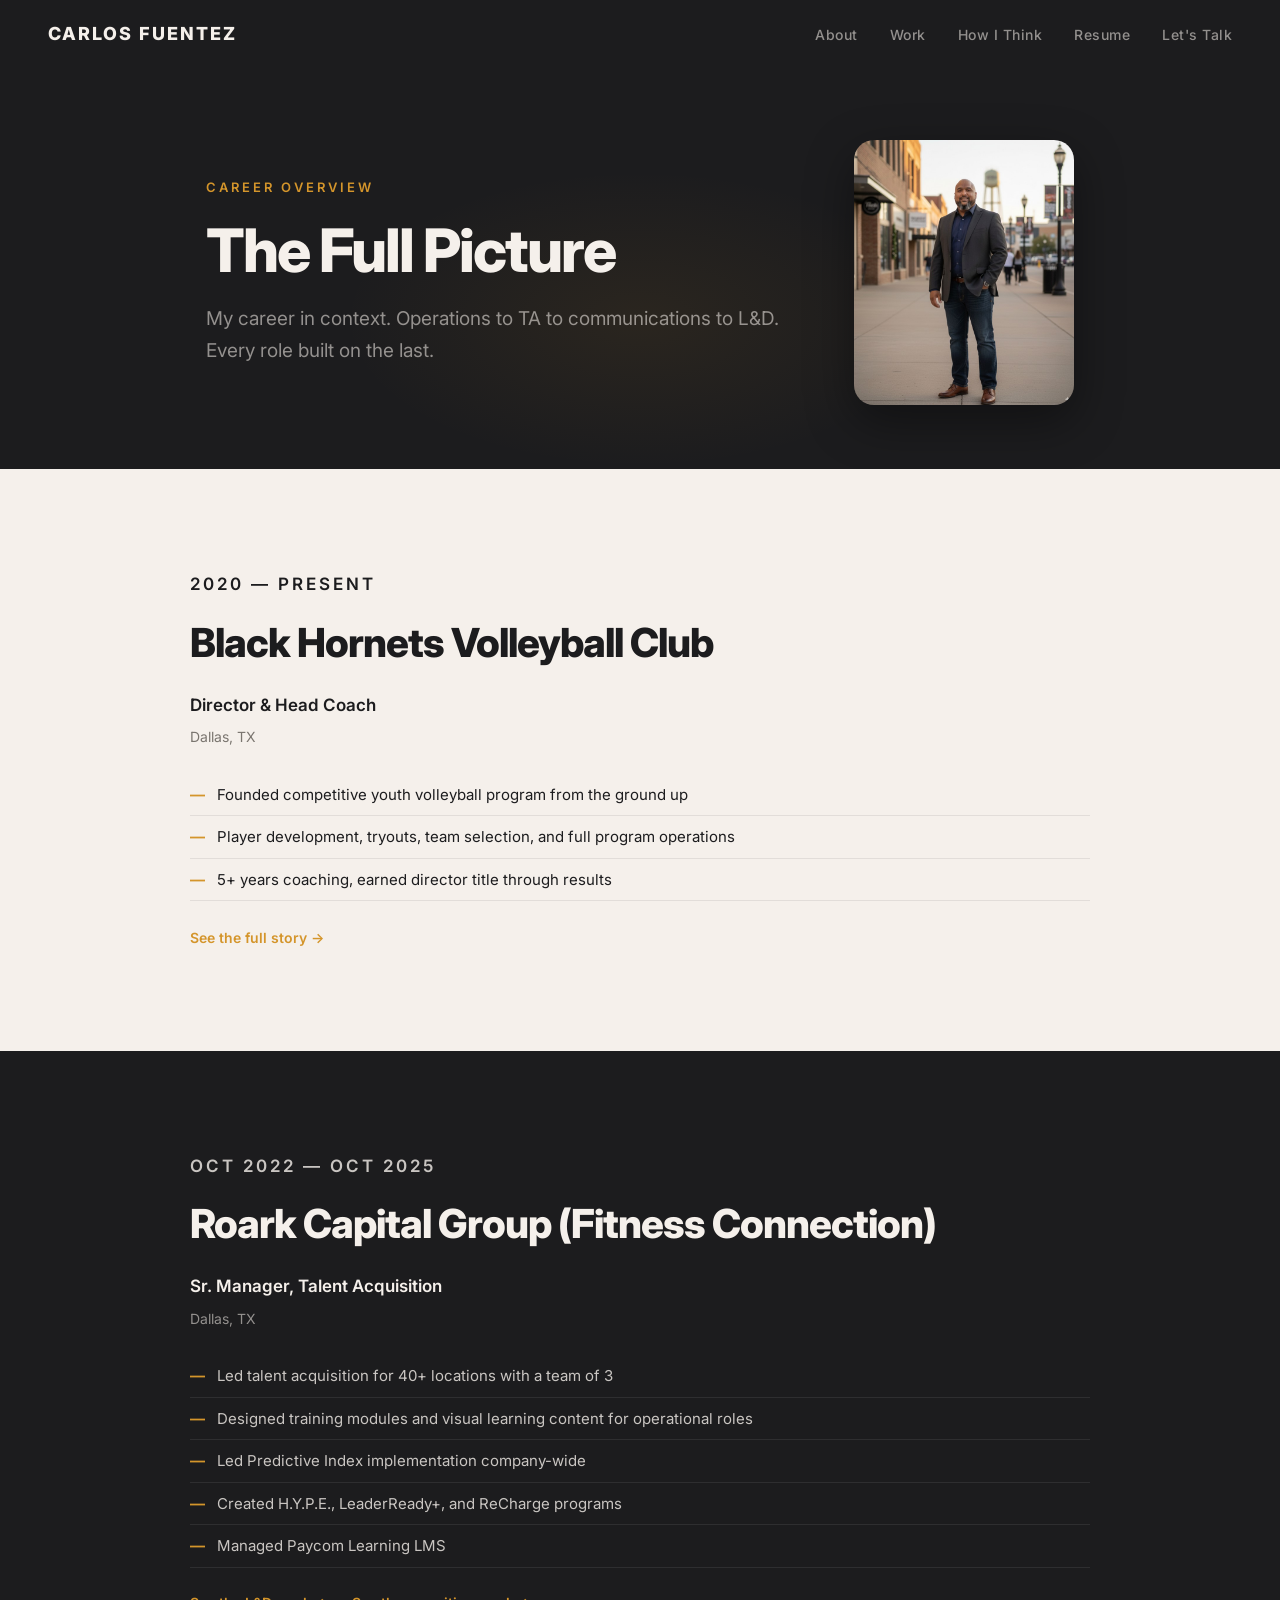
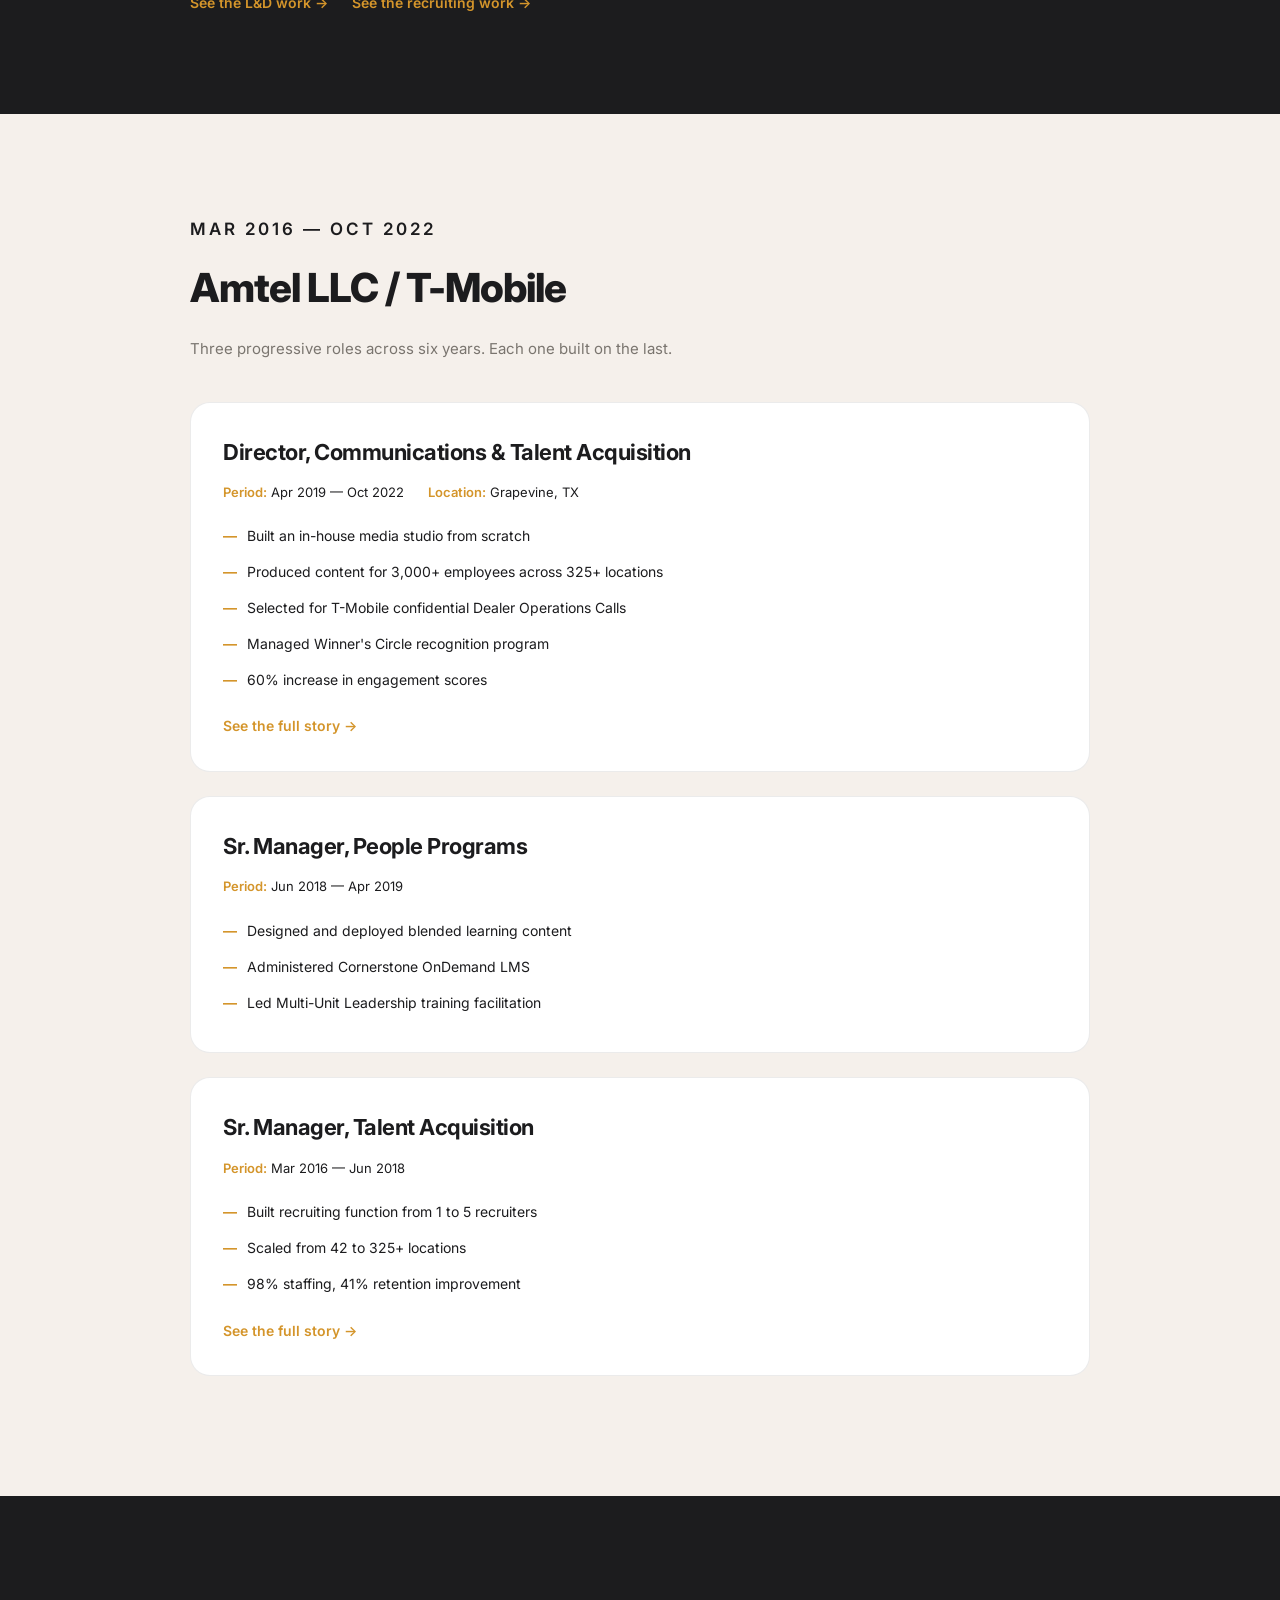
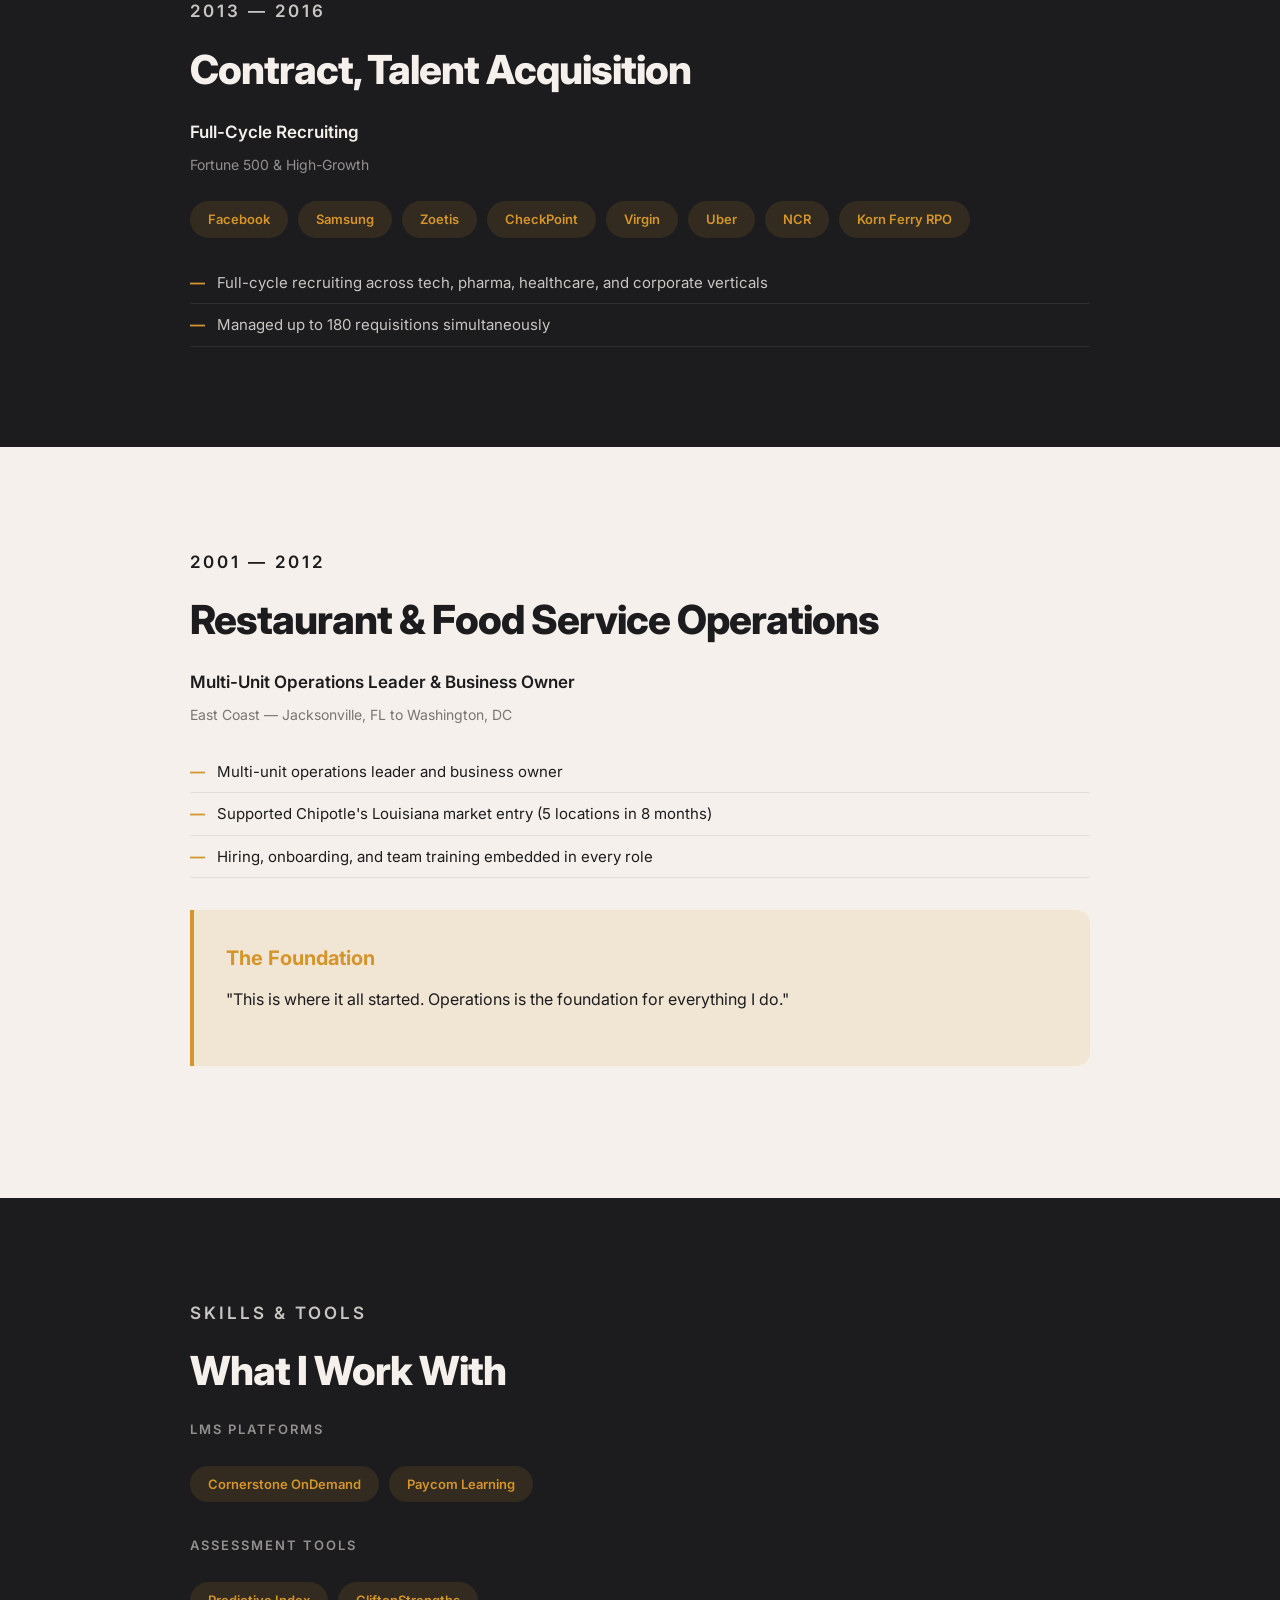
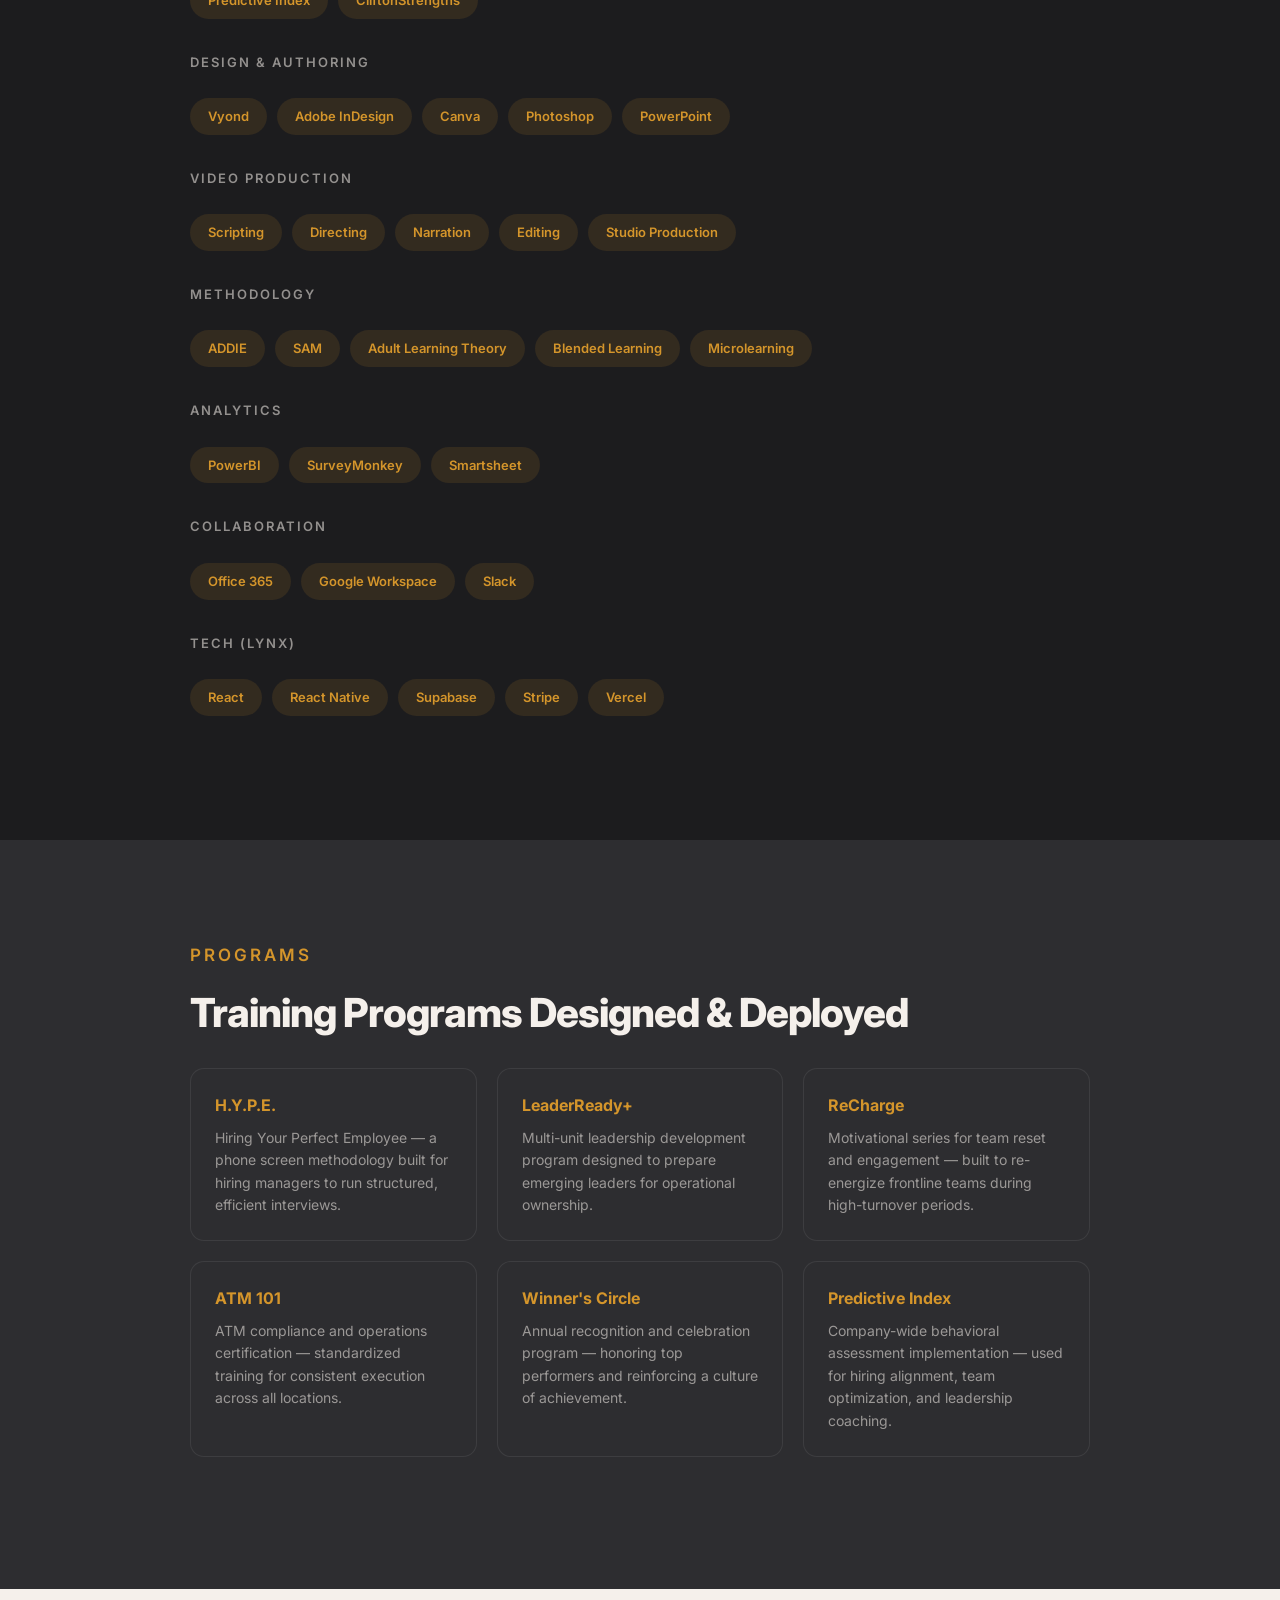
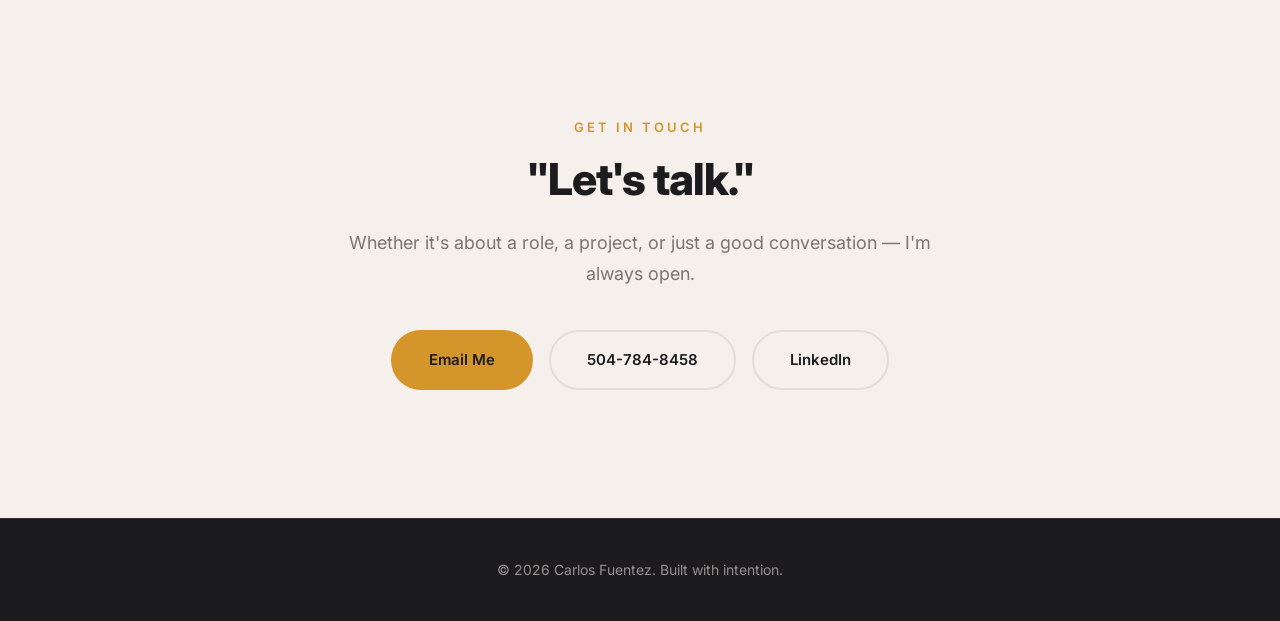
==== resume.html @ 2f922050 "Portfolio site - all sections complete" ====
<!DOCTYPE html>
<html lang="en">
<head>
  <meta charset="UTF-8">
  <meta name="viewport" content="width=device-width, initial-scale=1.0">
  <title>Resume — Carlos Fuentez</title>
  <meta name="description" content="Career overview of Carlos Fuentez — operations to talent acquisition to communications to learning & development. Every role built on the last.">
  <link rel="stylesheet" href="css/style.css">
</head>
<body>

  <!-- Navigation -->
  <nav id="nav">
    <a href="index.html" class="nav-name">Carlos Fuentez</a>
    <ul class="nav-links">
      <li><a href="index.html#about">About</a></li>
      <li><a href="index.html#work">Work</a></li>
      <li><a href="index.html#philosophy">How I Think</a></li>
      <li><a href="resume.html">Resume</a></li>
      <li><a href="index.html#contact">Let's Talk</a></li>
    </ul>
    <button class="nav-hamburger" aria-label="Toggle menu">
      <span></span>
      <span></span>
      <span></span>
    </button>
  </nav>

  <div class="mobile-menu">
    <a href="index.html#about">About</a>
    <a href="index.html#work">Work</a>
    <a href="index.html#philosophy">How I Think</a>
    <a href="resume.html">Resume</a>
    <a href="index.html#contact">Let's Talk</a>
  </div>

  <!-- ==================== HERO ==================== -->
  <section class="cs-hero" style="min-height: 50vh;">
    <div class="cs-hero-inner" style="display: flex; align-items: center; gap: 48px; flex-wrap: wrap; justify-content: center;">
      <div>
        <p class="cs-hero-label reveal">Career Overview</p>
        <h1 class="cs-hero-headline reveal">The Full Picture</h1>
        <p class="cs-hero-subtext reveal">My career in context. Operations to TA to communications to L&D. Every role built on the last.</p>
      </div>
      <img src="images/Carlos Headshot 2.jpg" alt="Carlos Fuentez — full portrait" class="reveal" style="width: 220px; border-radius: var(--radius-lg); box-shadow: 0 16px 48px rgba(0,0,0,0.4);" loading="lazy">
    </div>
  </section>

  <!-- ==================== ROLE 1: BLACK HORNETS ==================== -->
  <section class="cs-section cs-section--light">
    <div class="cs-content reveal">
      <p class="section-label reveal-child">2020 — Present</p>
      <h2 class="reveal-child">Black Hornets Volleyball Club</h2>
      <p class="reveal-child" style="font-weight: 600; margin-bottom: 4px;">Director & Head Coach</p>
      <p class="reveal-child" style="font-size: 14px; color: var(--text-muted-dark); margin-bottom: 24px;">Dallas, TX</p>

      <ul style="list-style: none; padding: 0; margin: 0 0 24px 0;">
        <li class="reveal-child" style="padding: 8px 0; font-size: 15px; line-height: 1.7; border-bottom: 1px solid var(--border-light); display: flex; align-items: baseline; gap: 12px;">
          <span style="color: var(--accent); font-weight: 700; flex-shrink: 0;">—</span>
          Founded competitive youth volleyball program from the ground up
        </li>
        <li class="reveal-child" style="padding: 8px 0; font-size: 15px; line-height: 1.7; border-bottom: 1px solid var(--border-light); display: flex; align-items: baseline; gap: 12px;">
          <span style="color: var(--accent); font-weight: 700; flex-shrink: 0;">—</span>
          Player development, tryouts, team selection, and full program operations
        </li>
        <li class="reveal-child" style="padding: 8px 0; font-size: 15px; line-height: 1.7; border-bottom: 1px solid var(--border-light); display: flex; align-items: baseline; gap: 12px;">
          <span style="color: var(--accent); font-weight: 700; flex-shrink: 0;">—</span>
          5+ years coaching, earned director title through results
        </li>
      </ul>

      <a href="fun.html" class="reveal-child" style="color: var(--accent); font-weight: 600; font-size: 14px;">See the full story →</a>
    </div>
  </section>

  <!-- ==================== ROLE 2: ROARK / FITNESS CONNECTION ==================== -->
  <section class="cs-section cs-section--dark">
    <div class="cs-content reveal">
      <p class="section-label reveal-child">Oct 2022 — Oct 2025</p>
      <h2 class="reveal-child">Roark Capital Group (Fitness Connection)</h2>
      <p class="reveal-child" style="font-weight: 600; color: var(--text-light); margin-bottom: 4px;">Sr. Manager, Talent Acquisition</p>
      <p class="reveal-child" style="font-size: 14px; color: var(--text-muted-light); margin-bottom: 24px;">Dallas, TX</p>

      <ul style="list-style: none; padding: 0; margin: 0 0 24px 0;">
        <li class="reveal-child" style="padding: 8px 0; font-size: 15px; line-height: 1.7; color: rgba(245, 240, 235, 0.8); border-bottom: 1px solid var(--border-dark); display: flex; align-items: baseline; gap: 12px;">
          <span style="color: var(--accent); font-weight: 700; flex-shrink: 0;">—</span>
          Led talent acquisition for 40+ locations with a team of 3
        </li>
        <li class="reveal-child" style="padding: 8px 0; font-size: 15px; line-height: 1.7; color: rgba(245, 240, 235, 0.8); border-bottom: 1px solid var(--border-dark); display: flex; align-items: baseline; gap: 12px;">
          <span style="color: var(--accent); font-weight: 700; flex-shrink: 0;">—</span>
          Designed training modules and visual learning content for operational roles
        </li>
        <li class="reveal-child" style="padding: 8px 0; font-size: 15px; line-height: 1.7; color: rgba(245, 240, 235, 0.8); border-bottom: 1px solid var(--border-dark); display: flex; align-items: baseline; gap: 12px;">
          <span style="color: var(--accent); font-weight: 700; flex-shrink: 0;">—</span>
          Led Predictive Index implementation company-wide
        </li>
        <li class="reveal-child" style="padding: 8px 0; font-size: 15px; line-height: 1.7; color: rgba(245, 240, 235, 0.8); border-bottom: 1px solid var(--border-dark); display: flex; align-items: baseline; gap: 12px;">
          <span style="color: var(--accent); font-weight: 700; flex-shrink: 0;">—</span>
          Created H.Y.P.E., LeaderReady+, and ReCharge programs
        </li>
        <li class="reveal-child" style="padding: 8px 0; font-size: 15px; line-height: 1.7; color: rgba(245, 240, 235, 0.8); border-bottom: 1px solid var(--border-dark); display: flex; align-items: baseline; gap: 12px;">
          <span style="color: var(--accent); font-weight: 700; flex-shrink: 0;">—</span>
          Managed Paycom Learning LMS
        </li>
      </ul>

      <div class="reveal-child" style="display: flex; gap: 24px; flex-wrap: wrap;">
        <a href="learning.html" style="color: var(--accent); font-weight: 600; font-size: 14px;">See the L&D work →</a>
        <a href="recruiting.html" style="color: var(--accent); font-weight: 600; font-size: 14px;">See the recruiting work →</a>
      </div>
    </div>
  </section>

  <!-- ==================== ROLE 3: AMTEL / T-MOBILE ==================== -->
  <section class="cs-section cs-section--light">
    <div class="cs-content reveal">
      <p class="section-label reveal-child">Mar 2016 — Oct 2022</p>
      <h2 class="reveal-child">Amtel LLC / T-Mobile</h2>
      <p class="reveal-child" style="font-size: 15px; color: var(--text-muted-dark); margin-bottom: 40px;">Three progressive roles across six years. Each one built on the last.</p>

      <!-- Sub-role 1: Director -->
      <div class="program-card program-card--light reveal-child" style="margin-bottom: 24px;">
        <h3 style="color: var(--text-dark);">Director, Communications & Talent Acquisition</h3>
        <div class="program-meta" style="margin-bottom: 16px;">
          <span class="program-meta-item"><strong>Period:</strong> Apr 2019 — Oct 2022</span>
          <span class="program-meta-item"><strong>Location:</strong> Grapevine, TX</span>
        </div>
        <ul style="list-style: none; padding: 0; margin: 0 0 16px 0;">
          <li style="padding: 6px 0; font-size: 14px; line-height: 1.7; color: var(--text-dark); display: flex; align-items: baseline; gap: 10px;">
            <span style="color: var(--accent); font-weight: 700; flex-shrink: 0;">—</span>
            Built an in-house media studio from scratch
          </li>
          <li style="padding: 6px 0; font-size: 14px; line-height: 1.7; color: var(--text-dark); display: flex; align-items: baseline; gap: 10px;">
            <span style="color: var(--accent); font-weight: 700; flex-shrink: 0;">—</span>
            Produced content for 3,000+ employees across 325+ locations
          </li>
          <li style="padding: 6px 0; font-size: 14px; line-height: 1.7; color: var(--text-dark); display: flex; align-items: baseline; gap: 10px;">
            <span style="color: var(--accent); font-weight: 700; flex-shrink: 0;">—</span>
            Selected for T-Mobile confidential Dealer Operations Calls
          </li>
          <li style="padding: 6px 0; font-size: 14px; line-height: 1.7; color: var(--text-dark); display: flex; align-items: baseline; gap: 10px;">
            <span style="color: var(--accent); font-weight: 700; flex-shrink: 0;">—</span>
            Managed Winner's Circle recognition program
          </li>
          <li style="padding: 6px 0; font-size: 14px; line-height: 1.7; color: var(--text-dark); display: flex; align-items: baseline; gap: 10px;">
            <span style="color: var(--accent); font-weight: 700; flex-shrink: 0;">—</span>
            60% increase in engagement scores
          </li>
        </ul>
        <a href="studio.html" style="color: var(--accent); font-weight: 600; font-size: 14px;">See the full story →</a>
      </div>

      <!-- Sub-role 2: People Programs -->
      <div class="program-card program-card--light reveal-child" style="margin-bottom: 24px;">
        <h3 style="color: var(--text-dark);">Sr. Manager, People Programs</h3>
        <div class="program-meta" style="margin-bottom: 16px;">
          <span class="program-meta-item"><strong>Period:</strong> Jun 2018 — Apr 2019</span>
        </div>
        <ul style="list-style: none; padding: 0; margin: 0;">
          <li style="padding: 6px 0; font-size: 14px; line-height: 1.7; color: var(--text-dark); display: flex; align-items: baseline; gap: 10px;">
            <span style="color: var(--accent); font-weight: 700; flex-shrink: 0;">—</span>
            Designed and deployed blended learning content
          </li>
          <li style="padding: 6px 0; font-size: 14px; line-height: 1.7; color: var(--text-dark); display: flex; align-items: baseline; gap: 10px;">
            <span style="color: var(--accent); font-weight: 700; flex-shrink: 0;">—</span>
            Administered Cornerstone OnDemand LMS
          </li>
          <li style="padding: 6px 0; font-size: 14px; line-height: 1.7; color: var(--text-dark); display: flex; align-items: baseline; gap: 10px;">
            <span style="color: var(--accent); font-weight: 700; flex-shrink: 0;">—</span>
            Led Multi-Unit Leadership training facilitation
          </li>
        </ul>
      </div>

      <!-- Sub-role 3: Talent Acquisition -->
      <div class="program-card program-card--light reveal-child">
        <h3 style="color: var(--text-dark);">Sr. Manager, Talent Acquisition</h3>
        <div class="program-meta" style="margin-bottom: 16px;">
          <span class="program-meta-item"><strong>Period:</strong> Mar 2016 — Jun 2018</span>
        </div>
        <ul style="list-style: none; padding: 0; margin: 0 0 16px 0;">
          <li style="padding: 6px 0; font-size: 14px; line-height: 1.7; color: var(--text-dark); display: flex; align-items: baseline; gap: 10px;">
            <span style="color: var(--accent); font-weight: 700; flex-shrink: 0;">—</span>
            Built recruiting function from 1 to 5 recruiters
          </li>
          <li style="padding: 6px 0; font-size: 14px; line-height: 1.7; color: var(--text-dark); display: flex; align-items: baseline; gap: 10px;">
            <span style="color: var(--accent); font-weight: 700; flex-shrink: 0;">—</span>
            Scaled from 42 to 325+ locations
          </li>
          <li style="padding: 6px 0; font-size: 14px; line-height: 1.7; color: var(--text-dark); display: flex; align-items: baseline; gap: 10px;">
            <span style="color: var(--accent); font-weight: 700; flex-shrink: 0;">—</span>
            98% staffing, 41% retention improvement
          </li>
        </ul>
        <a href="recruiting.html" style="color: var(--accent); font-weight: 600; font-size: 14px;">See the full story →</a>
      </div>
    </div>
  </section>

  <!-- ==================== ROLE 4: CONTRACT TA ==================== -->
  <section class="cs-section cs-section--dark">
    <div class="cs-content reveal">
      <p class="section-label reveal-child">2013 — 2016</p>
      <h2 class="reveal-child">Contract, Talent Acquisition</h2>
      <p class="reveal-child" style="font-weight: 600; color: var(--text-light); margin-bottom: 4px;">Full-Cycle Recruiting</p>
      <p class="reveal-child" style="font-size: 14px; color: var(--text-muted-light); margin-bottom: 24px;">Fortune 500 & High-Growth</p>

      <div class="tools-list reveal-child" style="margin-bottom: 24px;">
        <span class="tool-tag">Facebook</span>
        <span class="tool-tag">Samsung</span>
        <span class="tool-tag">Zoetis</span>
        <span class="tool-tag">CheckPoint</span>
        <span class="tool-tag">Virgin</span>
        <span class="tool-tag">Uber</span>
        <span class="tool-tag">NCR</span>
        <span class="tool-tag">Korn Ferry RPO</span>
      </div>

      <ul style="list-style: none; padding: 0; margin: 0;">
        <li class="reveal-child" style="padding: 8px 0; font-size: 15px; line-height: 1.7; color: rgba(245, 240, 235, 0.8); border-bottom: 1px solid var(--border-dark); display: flex; align-items: baseline; gap: 12px;">
          <span style="color: var(--accent); font-weight: 700; flex-shrink: 0;">—</span>
          Full-cycle recruiting across tech, pharma, healthcare, and corporate verticals
        </li>
        <li class="reveal-child" style="padding: 8px 0; font-size: 15px; line-height: 1.7; color: rgba(245, 240, 235, 0.8); border-bottom: 1px solid var(--border-dark); display: flex; align-items: baseline; gap: 12px;">
          <span style="color: var(--accent); font-weight: 700; flex-shrink: 0;">—</span>
          Managed up to 180 requisitions simultaneously
        </li>
      </ul>
    </div>
  </section>

  <!-- ==================== ROLE 5: RESTAURANT & FOOD SERVICE ==================== -->
  <section class="cs-section cs-section--light">
    <div class="cs-content reveal">
      <p class="section-label reveal-child">2001 — 2012</p>
      <h2 class="reveal-child">Restaurant & Food Service Operations</h2>
      <p class="reveal-child" style="font-weight: 600; margin-bottom: 4px;">Multi-Unit Operations Leader & Business Owner</p>
      <p class="reveal-child" style="font-size: 14px; color: var(--text-muted-dark); margin-bottom: 24px;">East Coast — Jacksonville, FL to Washington, DC</p>

      <ul style="list-style: none; padding: 0; margin: 0 0 24px 0;">
        <li class="reveal-child" style="padding: 8px 0; font-size: 15px; line-height: 1.7; border-bottom: 1px solid var(--border-light); display: flex; align-items: baseline; gap: 12px;">
          <span style="color: var(--accent); font-weight: 700; flex-shrink: 0;">—</span>
          Multi-unit operations leader and business owner
        </li>
        <li class="reveal-child" style="padding: 8px 0; font-size: 15px; line-height: 1.7; border-bottom: 1px solid var(--border-light); display: flex; align-items: baseline; gap: 12px;">
          <span style="color: var(--accent); font-weight: 700; flex-shrink: 0;">—</span>
          Supported Chipotle's Louisiana market entry (5 locations in 8 months)
        </li>
        <li class="reveal-child" style="padding: 8px 0; font-size: 15px; line-height: 1.7; border-bottom: 1px solid var(--border-light); display: flex; align-items: baseline; gap: 12px;">
          <span style="color: var(--accent); font-weight: 700; flex-shrink: 0;">—</span>
          Hiring, onboarding, and team training embedded in every role
        </li>
      </ul>

      <div class="takeaway reveal-child">
        <h3>The Foundation</h3>
        <p>"This is where it all started. Operations is the foundation for everything I do."</p>
      </div>
    </div>
  </section>

  <!-- ==================== SKILLS & TOOLS ==================== -->
  <section class="cs-section cs-section--dark">
    <div class="cs-content reveal">
      <p class="section-label reveal-child">Skills & Tools</p>
      <h2 class="reveal-child">What I Work With</h2>

      <div class="reveal-child" style="margin-bottom: 32px;">
        <p style="font-size: 13px; font-weight: 600; letter-spacing: 2px; text-transform: uppercase; color: var(--text-muted-light); margin-bottom: 12px;">LMS Platforms</p>
        <div class="tools-list">
          <span class="tool-tag">Cornerstone OnDemand</span>
          <span class="tool-tag">Paycom Learning</span>
        </div>
      </div>

      <div class="reveal-child" style="margin-bottom: 32px;">
        <p style="font-size: 13px; font-weight: 600; letter-spacing: 2px; text-transform: uppercase; color: var(--text-muted-light); margin-bottom: 12px;">Assessment Tools</p>
        <div class="tools-list">
          <span class="tool-tag">Predictive Index</span>
          <span class="tool-tag">CliftonStrengths</span>
        </div>
      </div>

      <div class="reveal-child" style="margin-bottom: 32px;">
        <p style="font-size: 13px; font-weight: 600; letter-spacing: 2px; text-transform: uppercase; color: var(--text-muted-light); margin-bottom: 12px;">Design & Authoring</p>
        <div class="tools-list">
          <span class="tool-tag">Vyond</span>
          <span class="tool-tag">Adobe InDesign</span>
          <span class="tool-tag">Canva</span>
          <span class="tool-tag">Photoshop</span>
          <span class="tool-tag">PowerPoint</span>
        </div>
      </div>

      <div class="reveal-child" style="margin-bottom: 32px;">
        <p style="font-size: 13px; font-weight: 600; letter-spacing: 2px; text-transform: uppercase; color: var(--text-muted-light); margin-bottom: 12px;">Video Production</p>
        <div class="tools-list">
          <span class="tool-tag">Scripting</span>
          <span class="tool-tag">Directing</span>
          <span class="tool-tag">Narration</span>
          <span class="tool-tag">Editing</span>
          <span class="tool-tag">Studio Production</span>
        </div>
      </div>

      <div class="reveal-child" style="margin-bottom: 32px;">
        <p style="font-size: 13px; font-weight: 600; letter-spacing: 2px; text-transform: uppercase; color: var(--text-muted-light); margin-bottom: 12px;">Methodology</p>
        <div class="tools-list">
          <span class="tool-tag">ADDIE</span>
          <span class="tool-tag">SAM</span>
          <span class="tool-tag">Adult Learning Theory</span>
          <span class="tool-tag">Blended Learning</span>
          <span class="tool-tag">Microlearning</span>
        </div>
      </div>

      <div class="reveal-child" style="margin-bottom: 32px;">
        <p style="font-size: 13px; font-weight: 600; letter-spacing: 2px; text-transform: uppercase; color: var(--text-muted-light); margin-bottom: 12px;">Analytics</p>
        <div class="tools-list">
          <span class="tool-tag">PowerBI</span>
          <span class="tool-tag">SurveyMonkey</span>
          <span class="tool-tag">Smartsheet</span>
        </div>
      </div>

      <div class="reveal-child" style="margin-bottom: 32px;">
        <p style="font-size: 13px; font-weight: 600; letter-spacing: 2px; text-transform: uppercase; color: var(--text-muted-light); margin-bottom: 12px;">Collaboration</p>
        <div class="tools-list">
          <span class="tool-tag">Office 365</span>
          <span class="tool-tag">Google Workspace</span>
          <span class="tool-tag">Slack</span>
        </div>
      </div>

      <div class="reveal-child">
        <p style="font-size: 13px; font-weight: 600; letter-spacing: 2px; text-transform: uppercase; color: var(--text-muted-light); margin-bottom: 12px;">Tech (Lynx)</p>
        <div class="tools-list">
          <span class="tool-tag">React</span>
          <span class="tool-tag">React Native</span>
          <span class="tool-tag">Supabase</span>
          <span class="tool-tag">Stripe</span>
          <span class="tool-tag">Vercel</span>
        </div>
      </div>
    </div>
  </section>

  <!-- ==================== TRAINING PROGRAMS ==================== -->
  <section class="cs-section cs-section--alt">
    <div class="cs-content reveal">
      <p class="section-label reveal-child">Programs</p>
      <h2 class="reveal-child">Training Programs Designed & Deployed</h2>

      <div class="deliverables-grid">
        <div class="deliverable-item reveal-child">
          <h4>H.Y.P.E.</h4>
          <p>Hiring Your Perfect Employee — a phone screen methodology built for hiring managers to run structured, efficient interviews.</p>
        </div>
        <div class="deliverable-item reveal-child">
          <h4>LeaderReady+</h4>
          <p>Multi-unit leadership development program designed to prepare emerging leaders for operational ownership.</p>
        </div>
        <div class="deliverable-item reveal-child">
          <h4>ReCharge</h4>
          <p>Motivational series for team reset and engagement — built to re-energize frontline teams during high-turnover periods.</p>
        </div>
        <div class="deliverable-item reveal-child">
          <h4>ATM 101</h4>
          <p>ATM compliance and operations certification — standardized training for consistent execution across all locations.</p>
        </div>
        <div class="deliverable-item reveal-child">
          <h4>Winner's Circle</h4>
          <p>Annual recognition and celebration program — honoring top performers and reinforcing a culture of achievement.</p>
        </div>
        <div class="deliverable-item reveal-child">
          <h4>Predictive Index</h4>
          <p>Company-wide behavioral assessment implementation — used for hiring alignment, team optimization, and leadership coaching.</p>
        </div>
      </div>
    </div>
  </section>

  <!-- ==================== CONTACT ==================== -->
  <section class="contact" id="contact">
    <div class="contact-inner">
      <p class="section-label reveal">Get in Touch</p>
      <h2 class="section-headline reveal">"Let's talk."</h2>
      <p class="contact-text reveal">Whether it's about a role, a project, or just a good conversation — I'm always open.</p>
      <div class="contact-buttons reveal">
        <a href="mailto:fuentez.carlos@gmail.com" class="btn-primary">Email Me</a>
        <a href="tel:504-784-8458" class="btn-secondary">504-784-8458</a>
        <a href="https://linkedin.com/in/carlosfuentez" target="_blank" rel="noopener" class="btn-secondary">LinkedIn</a>
      </div>
    </div>
  </section>

  <!-- ==================== FOOTER ==================== -->
  <footer>
    <p>&copy; 2026 Carlos Fuentez. Built with intention.</p>
  </footer>

  <script src="js/main.js"></script>
</body>
</html>
---- css/style.css ----
/* ===================================================================
   Carlos Fuentez Portfolio — Shared Stylesheet
   =================================================================== */

/* --- Google Fonts --- */
@import url('https://fonts.googleapis.com/css2?family=Inter:wght@300;400;500;600;700;800&display=swap');

/* --- Design Tokens --- */
:root {
  --bg-dark: #1C1C1E;
  --bg-dark-alt: #2D2D30;
  --bg-light: #F5F0EB;
  --bg-light-alt: #EAE4DC;
  --text-light: #F5F0EB;
  --text-dark: #1C1C1E;
  --text-muted-light: rgba(245, 240, 235, 0.55);
  --text-muted-dark: #7A756F;
  --accent: #D4952B;
  --accent-hover: #E8A83A;
  --accent-subtle: rgba(212, 149, 43, 0.12);
  --border-dark: rgba(255, 255, 255, 0.08);
  --border-light: rgba(0, 0, 0, 0.08);

  --font-display: 'Inter', -apple-system, sans-serif;
  --font-body: 'Inter', -apple-system, sans-serif;

  --radius-sm: 8px;
  --radius-md: 14px;
  --radius-lg: 20px;
  --radius-xl: 28px;
  --shadow-card: 0 8px 32px rgba(0, 0, 0, 0.12);
  --shadow-card-hover: 0 16px 48px rgba(0, 0, 0, 0.2);
  --transition-smooth: all 0.4s cubic-bezier(0.16, 1, 0.3, 1);
  --max-width: 1280px;
  --max-width-content: 900px;
}

/* --- Reset --- */
*, *::before, *::after {
  margin: 0;
  padding: 0;
  box-sizing: border-box;
}

html {
  scroll-behavior: smooth;
  -webkit-font-smoothing: antialiased;
  -moz-osx-font-smoothing: grayscale;
}

body {
  font-family: var(--font-body);
  font-weight: 400;
  line-height: 1.6;
  color: var(--text-dark);
  background: var(--bg-dark);
  overflow-x: hidden;
}

img {
  max-width: 100%;
  display: block;
}

a {
  color: inherit;
  text-decoration: none;
}

ul {
  list-style: none;
}

/* --- Utility --- */
.container {
  max-width: var(--max-width);
  margin: 0 auto;
  padding: 0 clamp(20px, 4vw, 48px);
}

.container-narrow {
  max-width: var(--max-width-content);
  margin: 0 auto;
  padding: 0 clamp(20px, 4vw, 48px);
}

.section-label {
  font-size: 13px;
  font-weight: 600;
  letter-spacing: 3px;
  text-transform: uppercase;
  color: var(--accent);
  margin-bottom: 16px;
}

.section-headline {
  font-family: var(--font-display);
  font-weight: 800;
  font-size: clamp(28px, 4vw, 44px);
  line-height: 1.15;
  letter-spacing: -1px;
  margin-bottom: 24px;
}

.display-heading {
  font-family: var(--font-display);
  font-weight: 800;
  font-size: clamp(36px, 6vw, 72px);
  line-height: 1.05;
  letter-spacing: -2.5px;
}

/* ===================================================================
   NAVIGATION
   =================================================================== */
#nav {
  position: fixed;
  top: 0;
  left: 0;
  width: 100%;
  z-index: 1000;
  display: flex;
  align-items: center;
  justify-content: space-between;
  padding: 20px clamp(20px, 4vw, 48px);
  transition: background 0.4s ease, backdrop-filter 0.4s ease, box-shadow 0.4s ease;
}

#nav.scrolled {
  background: rgba(28, 28, 30, 0.75);
  backdrop-filter: blur(20px);
  -webkit-backdrop-filter: blur(20px);
  box-shadow: 0 1px 0 var(--border-dark);
}

.nav-name {
  font-family: var(--font-display);
  font-weight: 800;
  font-size: 18px;
  letter-spacing: 2px;
  color: var(--text-light);
  text-transform: uppercase;
}

.nav-links {
  display: flex;
  align-items: center;
  gap: 32px;
}

.nav-links a {
  font-size: 14px;
  font-weight: 500;
  color: var(--text-muted-light);
  transition: color 0.3s ease;
  letter-spacing: 0.5px;
}

.nav-links a:hover {
  color: var(--text-light);
}

.nav-back {
  font-size: 14px;
  font-weight: 500;
  color: var(--accent);
  transition: color 0.3s ease;
}

.nav-back:hover {
  color: var(--accent-hover);
}

/* Hamburger */
.nav-hamburger {
  display: none;
  flex-direction: column;
  gap: 5px;
  cursor: pointer;
  z-index: 1001;
  background: none;
  border: none;
  padding: 4px;
}

.nav-hamburger span {
  display: block;
  width: 24px;
  height: 2px;
  background: var(--text-light);
  transition: var(--transition-smooth);
  border-radius: 2px;
}

.nav-hamburger.active span:nth-child(1) {
  transform: rotate(45deg) translate(5px, 5px);
}

.nav-hamburger.active span:nth-child(2) {
  opacity: 0;
}

.nav-hamburger.active span:nth-child(3) {
  transform: rotate(-45deg) translate(5px, -5px);
}

/* Mobile menu overlay */
.mobile-menu {
  display: none;
  position: fixed;
  top: 0;
  left: 0;
  width: 100%;
  height: 100vh;
  background: rgba(28, 28, 30, 0.97);
  backdrop-filter: blur(24px);
  -webkit-backdrop-filter: blur(24px);
  z-index: 999;
  flex-direction: column;
  align-items: center;
  justify-content: center;
  gap: 32px;
}

.mobile-menu.active {
  display: flex;
}

.mobile-menu a {
  font-size: 24px;
  font-weight: 600;
  color: var(--text-light);
  transition: color 0.3s ease;
}

.mobile-menu a:hover {
  color: var(--accent);
}

/* ===================================================================
   HERO SECTION (Index)
   =================================================================== */
.hero {
  min-height: 100vh;
  display: flex;
  align-items: center;
  background: var(--bg-dark);
  padding: 120px clamp(20px, 4vw, 48px) 80px;
  position: relative;
  overflow: hidden;
}

.hero-inner {
  max-width: var(--max-width);
  margin: 0 auto;
  display: grid;
  grid-template-columns: 1fr 1fr;
  gap: clamp(40px, 6vw, 80px);
  align-items: center;
  width: 100%;
}

.hero-text {
  z-index: 2;
}

.hero-label {
  font-size: 13px;
  font-weight: 600;
  letter-spacing: 3px;
  color: var(--accent);
  margin-bottom: 24px;
  text-transform: uppercase;
}

.hero-headline {
  font-family: var(--font-display);
  font-weight: 800;
  font-size: clamp(40px, 5.5vw, 80px);
  line-height: 1.05;
  letter-spacing: -3px;
  color: var(--text-light);
  margin-bottom: 24px;
}

.hero-subtext {
  font-size: clamp(16px, 1.6vw, 19px);
  line-height: 1.7;
  color: var(--text-muted-light);
  margin-bottom: 40px;
  max-width: 520px;
}

.hero-cta {
  display: inline-flex;
  align-items: center;
  gap: 8px;
  padding: 14px 32px;
  border: 2px solid var(--accent);
  border-radius: 999px;
  color: var(--accent);
  font-weight: 600;
  font-size: 15px;
  transition: var(--transition-smooth);
}

.hero-cta:hover {
  background: var(--accent);
  color: var(--bg-dark);
}

.hero-image-wrapper {
  position: relative;
  display: flex;
  justify-content: center;
  align-items: center;
  z-index: 2;
}

.hero-image-glow {
  position: absolute;
  width: 110%;
  height: 110%;
  background: radial-gradient(ellipse at center, rgba(212, 149, 43, 0.07) 0%, transparent 70%);
  border-radius: 50%;
  z-index: 0;
}

.hero-image {
  width: 100%;
  max-width: 460px;
  border-radius: var(--radius-xl);
  object-fit: cover;
  position: relative;
  z-index: 1;
  box-shadow: 0 24px 64px rgba(0, 0, 0, 0.4);
}

/* ===================================================================
   CASE STUDY HERO
   =================================================================== */
.cs-hero {
  min-height: 50vh;
  display: flex;
  align-items: flex-end;
  background: var(--bg-dark);
  padding: 140px clamp(20px, 4vw, 48px) 64px;
  position: relative;
  overflow: hidden;
}

.cs-hero::before {
  content: '';
  position: absolute;
  bottom: 0;
  left: 50%;
  transform: translateX(-50%);
  width: 600px;
  height: 300px;
  background: radial-gradient(ellipse at center, rgba(212, 149, 43, 0.08) 0%, transparent 70%);
  pointer-events: none;
}

.cs-hero-bg {
  position: absolute;
  top: 0;
  left: 0;
  width: 100%;
  height: 100%;
  object-fit: cover;
  opacity: 0.15;
  z-index: 0;
}

.cs-hero-inner {
  max-width: var(--max-width-content);
  margin: 0 auto;
  width: 100%;
  position: relative;
  z-index: 2;
}

.cs-hero-label {
  font-size: 13px;
  font-weight: 600;
  letter-spacing: 3px;
  text-transform: uppercase;
  color: var(--accent);
  margin-bottom: 20px;
}

.cs-hero-headline {
  font-family: var(--font-display);
  font-weight: 800;
  font-size: clamp(32px, 5vw, 60px);
  line-height: 1.08;
  letter-spacing: -2px;
  color: var(--text-light);
  margin-bottom: 20px;
}

.cs-hero-subtext {
  font-size: clamp(16px, 1.5vw, 19px);
  line-height: 1.7;
  color: var(--text-muted-light);
  max-width: 600px;
}

/* Metadata bar */
.meta-bar {
  background: var(--bg-dark-alt);
  border-top: 1px solid var(--border-dark);
  border-bottom: 1px solid var(--border-dark);
  padding: 32px clamp(20px, 4vw, 48px);
}

.meta-bar-inner {
  max-width: var(--max-width);
  margin: 0 auto;
  display: grid;
  grid-template-columns: repeat(4, 1fr);
  gap: 32px;
}

.meta-item-label {
  font-size: 11px;
  font-weight: 600;
  letter-spacing: 2px;
  text-transform: uppercase;
  color: var(--accent);
  margin-bottom: 6px;
}

.meta-item-value {
  font-size: 15px;
  color: var(--text-light);
  line-height: 1.5;
}

/* ===================================================================
   ABOUT SECTION
   =================================================================== */
.about {
  background: var(--bg-light);
  padding: clamp(80px, 10vw, 140px) clamp(20px, 4vw, 48px);
}

.about-inner {
  max-width: var(--max-width);
  margin: 0 auto;
  display: grid;
  grid-template-columns: 1fr 1fr;
  gap: clamp(40px, 6vw, 80px);
}

.about-left .section-headline {
  color: var(--text-dark);
}

.about-right p {
  font-size: clamp(15px, 1.4vw, 17px);
  line-height: 1.8;
  color: var(--text-dark);
  margin-bottom: 20px;
}

.about-right p:last-child {
  margin-bottom: 0;
}

/* Stats row */
.stats-row {
  max-width: var(--max-width);
  margin: 0 auto;
  display: grid;
  grid-template-columns: repeat(4, 1fr);
  gap: 32px;
  padding-top: 64px;
  margin-top: 64px;
  border-top: 1px solid var(--border-light);
}

.stat-item {
  text-align: center;
}

.stat-number {
  font-family: var(--font-display);
  font-weight: 800;
  font-size: clamp(36px, 4vw, 56px);
  letter-spacing: -2px;
  color: var(--accent);
  line-height: 1;
  margin-bottom: 8px;
}

.stat-label {
  font-size: 14px;
  color: var(--text-muted-dark);
  font-weight: 500;
}

/* CliftonStrengths */
.strengths {
  max-width: var(--max-width);
  margin: 0 auto;
  padding-top: 64px;
  margin-top: 64px;
  border-top: 1px solid var(--border-light);
}

.strengths-header {
  text-align: center;
  margin-bottom: 32px;
}

.strengths-label {
  font-size: 13px;
  font-weight: 600;
  letter-spacing: 3px;
  text-transform: uppercase;
  color: var(--accent);
  margin-bottom: 16px;
  text-align: center;
}

.strengths-legend {
  display: flex;
  justify-content: center;
  gap: 24px;
  flex-wrap: wrap;
  margin-bottom: 8px;
}

.strengths-legend-item {
  display: flex;
  align-items: center;
  gap: 6px;
  font-size: 12px;
  color: var(--text-muted-dark);
  font-weight: 500;
}

.strengths-legend-dot {
  width: 10px;
  height: 10px;
  border-radius: 50%;
  flex-shrink: 0;
}

.strengths-legend-dot--executing   { background: #7B68A5; }
.strengths-legend-dot--influencing { background: #E88D2A; }
.strengths-legend-dot--relationship { background: #0070CD; }
.strengths-legend-dot--strategic   { background: #3B9C5A; }

.strengths-row {
  display: grid;
  grid-template-columns: repeat(5, 1fr);
  gap: 16px;
}

.strength-badge {
  background: var(--bg-dark);
  border-radius: var(--radius-md);
  padding: 24px 16px 20px;
  text-align: left;
  border: 1px solid var(--border-dark);
  transition: var(--transition-smooth);
  position: relative;
  overflow: hidden;
}

.strength-badge::before {
  content: '';
  position: absolute;
  top: 0;
  left: 0;
  width: 4px;
  height: 100%;
}

.strength-badge--influencing::before   { background: #E88D2A; }
.strength-badge--executing::before     { background: #7B68A5; }
.strength-badge--relationship::before  { background: #0070CD; }
.strength-badge--strategic::before     { background: #3B9C5A; }

.strength-badge:hover {
  transform: translateY(-3px);
  box-shadow: var(--shadow-card);
}

.strength-name {
  font-family: var(--font-display);
  font-weight: 700;
  font-size: 16px;
  margin-bottom: 4px;
  letter-spacing: -0.3px;
}

.strength-badge--influencing .strength-name   { color: #E88D2A; }
.strength-badge--executing .strength-name     { color: #7B68A5; }
.strength-badge--relationship .strength-name  { color: #0070CD; }
.strength-badge--strategic .strength-name     { color: #3B9C5A; }

.strength-domain {
  font-size: 10px;
  font-weight: 600;
  letter-spacing: 1.5px;
  text-transform: uppercase;
  margin-bottom: 8px;
}

.strength-badge--influencing .strength-domain   { color: rgba(232, 141, 42, 0.6); }
.strength-badge--executing .strength-domain     { color: rgba(123, 104, 165, 0.6); }
.strength-badge--relationship .strength-domain  { color: rgba(0, 112, 205, 0.6); }
.strength-badge--strategic .strength-domain     { color: rgba(59, 156, 90, 0.6); }

.strength-desc {
  font-size: 13px;
  line-height: 1.5;
  color: var(--text-muted-light);
}

/* Strengths 6-10 (pill row) */
.strengths-secondary-label {
  font-size: 12px;
  font-weight: 600;
  letter-spacing: 2px;
  text-transform: uppercase;
  color: var(--text-muted-dark);
  margin-top: 24px;
  margin-bottom: 12px;
  text-align: center;
}

.strengths-row-secondary {
  display: flex;
  justify-content: center;
  gap: 10px;
  flex-wrap: wrap;
}

.strength-pill {
  display: inline-flex;
  align-items: center;
  gap: 8px;
  background: var(--bg-dark);
  border: 1px solid var(--border-dark);
  border-radius: 999px;
  padding: 8px 18px;
  font-size: 13px;
  font-weight: 600;
  color: var(--text-light);
  transition: var(--transition-smooth);
  position: relative;
}

.strength-pill:hover {
  transform: translateY(-2px);
  box-shadow: var(--shadow-card);
}

.strength-pill-num {
  width: 22px;
  height: 22px;
  border-radius: 50%;
  display: inline-flex;
  align-items: center;
  justify-content: center;
  font-size: 11px;
  font-weight: 800;
  flex-shrink: 0;
}

.strength-pill--strategic .strength-pill-num  { background: #3B9C5A; color: #fff; }
.strength-pill--executing .strength-pill-num  { background: #7B68A5; color: #fff; }
.strength-pill--relationship .strength-pill-num { background: #0070CD; color: #fff; }
.strength-pill--influencing .strength-pill-num { background: #E88D2A; color: #fff; }

.strength-pill--strategic  { border-color: rgba(59, 156, 90, 0.25); }
.strength-pill--executing  { border-color: rgba(123, 104, 165, 0.25); }
.strength-pill--relationship { border-color: rgba(0, 112, 205, 0.25); }
.strength-pill--influencing { border-color: rgba(232, 141, 42, 0.25); }

.strength-pill-desc {
  font-size: 11px;
  font-weight: 400;
  color: var(--text-muted-light);
  margin-left: 4px;
}

.strengths-domain-breakdown {
  text-align: center;
  font-size: 13px;
  font-weight: 500;
  color: var(--text-muted-dark);
  margin-top: 20px;
  letter-spacing: 0.3px;
}

@media (max-width: 1024px) {
  .strengths-row {
    grid-template-columns: repeat(3, 1fr);
  }
}

@media (max-width: 768px) {
  .strengths-row {
    grid-template-columns: repeat(2, 1fr);
  }

  .strengths-legend {
    gap: 16px;
  }

  .strength-pill-desc {
    display: none;
  }
}

@media (max-width: 480px) {
  .strengths-row {
    grid-template-columns: 1fr;
  }
}

/* ===================================================================
   WORK SECTION (Cards Grid)
   =================================================================== */
.work {
  background: var(--bg-dark);
  padding: clamp(80px, 10vw, 140px) clamp(20px, 4vw, 48px);
}

.work-inner {
  max-width: var(--max-width);
  margin: 0 auto;
}

.work .section-headline {
  color: var(--text-light);
}

.work-grid {
  display: grid;
  grid-template-columns: repeat(3, 1fr);
  gap: 24px;
  margin-top: 48px;
}

.work-card {
  position: relative;
  border-radius: var(--radius-lg);
  overflow: hidden;
  min-height: 380px;
  display: flex;
  flex-direction: column;
  justify-content: flex-end;
  padding: 32px;
  cursor: pointer;
  transition: var(--transition-smooth);
  text-decoration: none;
}

.work-card:hover {
  transform: scale(1.02);
  box-shadow: var(--shadow-card-hover);
}

.work-card-bg {
  position: absolute;
  top: 0;
  left: 0;
  width: 100%;
  height: 100%;
  object-fit: cover;
  z-index: 0;
}

.work-card-overlay {
  position: absolute;
  top: 0;
  left: 0;
  width: 100%;
  height: 100%;
  background: linear-gradient(to top, rgba(28, 28, 30, 0.92) 20%, rgba(28, 28, 30, 0.4) 100%);
  z-index: 1;
  transition: var(--transition-smooth);
}

.work-card:hover .work-card-overlay {
  background: linear-gradient(to top, rgba(28, 28, 30, 0.85) 20%, rgba(28, 28, 30, 0.3) 100%);
}

/* Gradient-only cards (no image) */
.work-card--gradient {
  background: linear-gradient(135deg, #2D2D30 0%, #1C1C1E 100%);
}

.work-card--gradient-amber {
  background: linear-gradient(135deg, rgba(212, 149, 43, 0.15) 0%, var(--bg-dark) 100%);
}

.work-card--gradient-navy {
  background: linear-gradient(135deg, #1a2744 0%, #0f1724 100%);
}

.work-card--lynx {
  background: linear-gradient(135deg, #0B1628 0%, #1a2744 50%, #0B1628 100%);
  position: relative;
}

.work-card--lynx .lynx-logo-watermark {
  position: absolute;
  top: 50%;
  left: 50%;
  transform: translate(-50%, -50%);
  width: 280px;
  opacity: 0.15;
  z-index: 0;
  pointer-events: none;
  user-select: none;
  filter: brightness(1.3);
}

.work-card-url {
  font-size: 12px;
  color: rgba(75, 185, 236, 0.7);
  margin-bottom: 12px;
  font-weight: 500;
}

.work-card-content {
  position: relative;
  z-index: 2;
}

.work-card-tag {
  font-size: 11px;
  font-weight: 600;
  letter-spacing: 2px;
  text-transform: uppercase;
  color: var(--accent);
  margin-bottom: 12px;
}

.work-card-title {
  font-family: var(--font-display);
  font-weight: 700;
  font-size: clamp(20px, 2vw, 26px);
  color: var(--text-light);
  margin-bottom: 10px;
  letter-spacing: -0.5px;
}

.work-card-desc {
  font-size: 14px;
  line-height: 1.6;
  color: var(--text-muted-light);
  margin-bottom: 16px;
}

.work-card-link {
  font-size: 14px;
  font-weight: 600;
  color: var(--accent);
  transition: color 0.3s ease;
}

.work-card:hover .work-card-link {
  color: var(--accent-hover);
}

/* Bottom row centered */
.work-grid-bottom {
  display: grid;
  grid-template-columns: repeat(2, 1fr);
  gap: 24px;
  margin-top: 24px;
  max-width: calc(66.666% + 8px);
  margin-left: auto;
  margin-right: auto;
}

/* ===================================================================
   PHILOSOPHY SECTION
   =================================================================== */
.philosophy {
  background: var(--bg-light);
  padding: clamp(80px, 10vw, 140px) clamp(20px, 4vw, 48px);
}

.philosophy-inner {
  max-width: var(--max-width);
  margin: 0 auto;
}

.philosophy .section-headline {
  color: var(--text-dark);
  margin-bottom: 48px;
}

.philosophy-grid {
  display: grid;
  grid-template-columns: repeat(2, 1fr);
  gap: 32px;
}

.philosophy-card {
  background: white;
  border-radius: var(--radius-lg);
  padding: 40px 32px;
  box-shadow: var(--shadow-card);
  transition: var(--transition-smooth);
}

.philosophy-card:hover {
  transform: translateY(-4px);
  box-shadow: var(--shadow-card-hover);
}

.philosophy-number {
  font-family: var(--font-display);
  font-weight: 800;
  font-size: 48px;
  color: var(--accent);
  letter-spacing: -2px;
  margin-bottom: 16px;
  line-height: 1;
}

.philosophy-title {
  font-family: var(--font-display);
  font-weight: 700;
  font-size: 20px;
  color: var(--text-dark);
  margin-bottom: 16px;
  letter-spacing: -0.5px;
  line-height: 1.3;
}

.philosophy-text {
  font-size: 15px;
  line-height: 1.7;
  color: var(--text-muted-dark);
}

/* ===================================================================
   TESTIMONIALS
   =================================================================== */
.testimonials {
  background: var(--bg-dark);
  padding: clamp(80px, 10vw, 140px) clamp(20px, 4vw, 48px);
}

.testimonials-inner {
  max-width: var(--max-width);
  margin: 0 auto;
}

.testimonials .section-headline {
  color: var(--text-light);
  margin-bottom: 48px;
}

.testimonials-grid {
  display: grid;
  grid-template-columns: repeat(2, 1fr);
  gap: 32px;
}

.testimonial-card {
  background: var(--bg-dark-alt);
  border-radius: var(--radius-lg);
  padding: 40px;
  border: 1px solid var(--border-dark);
}

.testimonial-quote-mark {
  font-size: 64px;
  color: var(--accent);
  line-height: 1;
  margin-bottom: 8px;
  font-family: Georgia, serif;
}

.testimonial-text {
  font-size: 17px;
  line-height: 1.8;
  color: var(--text-light);
  font-style: italic;
  margin-bottom: 24px;
}

.testimonial-author {
  font-size: 14px;
  font-weight: 600;
  color: var(--text-muted-light);
}

/* ===================================================================
   CONTACT SECTION
   =================================================================== */
.contact {
  background: var(--bg-light);
  padding: clamp(80px, 10vw, 140px) clamp(20px, 4vw, 48px);
  text-align: center;
}

.contact-inner {
  max-width: 600px;
  margin: 0 auto;
}

.contact .section-headline {
  color: var(--text-dark);
}

.contact-text {
  font-size: clamp(16px, 1.5vw, 18px);
  line-height: 1.7;
  color: var(--text-muted-dark);
  margin-bottom: 40px;
}

.contact-buttons {
  display: flex;
  gap: 16px;
  justify-content: center;
  flex-wrap: wrap;
}

.btn-primary {
  display: inline-flex;
  align-items: center;
  gap: 8px;
  padding: 16px 36px;
  background: var(--accent);
  color: var(--bg-dark);
  border-radius: 999px;
  font-weight: 600;
  font-size: 15px;
  transition: var(--transition-smooth);
  border: 2px solid var(--accent);
}

.btn-primary:hover {
  background: var(--accent-hover);
  border-color: var(--accent-hover);
}

.btn-secondary {
  display: inline-flex;
  align-items: center;
  gap: 8px;
  padding: 16px 36px;
  background: transparent;
  color: var(--text-dark);
  border: 2px solid var(--border-light);
  border-radius: 999px;
  font-weight: 600;
  font-size: 15px;
  transition: var(--transition-smooth);
}

.btn-secondary:hover {
  border-color: var(--accent);
  color: var(--accent);
}

/* ===================================================================
   FOOTER
   =================================================================== */
footer {
  background: var(--bg-dark);
  padding: 40px clamp(20px, 4vw, 48px);
  text-align: center;
  border-top: 1px solid var(--border-dark);
}

footer p {
  font-size: 14px;
  color: var(--text-muted-light);
}

/* ===================================================================
   CASE STUDY CONTENT SECTIONS
   =================================================================== */
.cs-section {
  padding: clamp(64px, 8vw, 100px) clamp(20px, 4vw, 48px);
}

.cs-section--dark {
  background: var(--bg-dark);
  color: var(--text-light);
}

.cs-section--light {
  background: var(--bg-light);
  color: var(--text-dark);
}

.cs-section--alt {
  background: var(--bg-dark-alt);
  color: var(--text-light);
}

.cs-content {
  max-width: var(--max-width-content);
  margin: 0 auto;
}

.cs-content h2 {
  font-family: var(--font-display);
  font-weight: 800;
  font-size: clamp(24px, 3.5vw, 40px);
  letter-spacing: -1px;
  margin-bottom: 24px;
  line-height: 1.15;
}

.cs-section--dark h2 {
  color: var(--text-light);
}

.cs-section--light h2 {
  color: var(--text-dark);
}

.cs-content p {
  font-size: clamp(15px, 1.4vw, 17px);
  line-height: 1.8;
  margin-bottom: 20px;
}

.cs-section--dark p {
  color: rgba(245, 240, 235, 0.8);
}

.cs-section--light p {
  color: var(--text-dark);
}

/* Full-width images in case studies */
.cs-full-image {
  width: 100%;
  border-radius: var(--radius-lg);
  margin: 40px 0;
  object-fit: cover;
  max-height: 500px;
}

/* Deliverables / features grid */
.deliverables-grid {
  display: grid;
  grid-template-columns: repeat(auto-fit, minmax(240px, 1fr));
  gap: 20px;
  margin: 32px 0;
}

.deliverable-item {
  background: var(--bg-dark-alt);
  border-radius: var(--radius-md);
  padding: 24px;
  border: 1px solid var(--border-dark);
}

.deliverable-item h4 {
  font-weight: 700;
  font-size: 16px;
  color: var(--accent);
  margin-bottom: 8px;
}

.deliverable-item p {
  font-size: 14px;
  line-height: 1.6;
  color: var(--text-muted-light);
  margin-bottom: 0;
}

/* Light version */
.deliverable-item--light {
  background: white;
  border: 1px solid var(--border-light);
}

.deliverable-item--light h4 {
  color: var(--accent);
}

.deliverable-item--light p {
  color: var(--text-muted-dark);
}

/* Impact numbers grid */
.impact-grid {
  display: grid;
  grid-template-columns: repeat(auto-fit, minmax(180px, 1fr));
  gap: 24px;
  margin: 32px 0;
}

.impact-item {
  text-align: center;
  padding: 24px;
}

.impact-number {
  font-family: var(--font-display);
  font-weight: 800;
  font-size: clamp(32px, 3.5vw, 48px);
  color: var(--accent);
  letter-spacing: -2px;
  line-height: 1;
  margin-bottom: 8px;
}

.impact-label {
  font-size: 14px;
  color: var(--text-muted-light);
}

.cs-section--light .impact-label {
  color: var(--text-muted-dark);
}

/* Tools / tags */
.tools-list {
  display: flex;
  flex-wrap: wrap;
  gap: 10px;
  margin: 24px 0;
}

.tool-tag {
  padding: 8px 18px;
  background: var(--accent-subtle);
  color: var(--accent);
  border-radius: 999px;
  font-size: 13px;
  font-weight: 600;
}

/* Program cards */
.program-card {
  background: var(--bg-dark-alt);
  border-radius: var(--radius-lg);
  padding: 32px;
  margin-bottom: 20px;
  border: 1px solid var(--border-dark);
}

.program-card--light {
  background: white;
  border: 1px solid var(--border-light);
}

.program-card h3 {
  font-family: var(--font-display);
  font-weight: 700;
  font-size: 22px;
  margin-bottom: 12px;
  letter-spacing: -0.5px;
}

.cs-section--dark .program-card h3 {
  color: var(--text-light);
}

.cs-section--light .program-card h3 {
  color: var(--text-dark);
}

.program-card .program-meta {
  display: flex;
  flex-wrap: wrap;
  gap: 24px;
  margin-bottom: 12px;
}

.program-meta-item {
  font-size: 13px;
}

.program-meta-item strong {
  color: var(--accent);
  font-weight: 600;
}

/* Video embeds */
.video-grid {
  display: grid;
  grid-template-columns: repeat(auto-fit, minmax(320px, 1fr));
  gap: 24px;
  margin: 32px 0;
}

.video-embed {
  margin-bottom: 16px;
}

.video-container {
  position: relative;
  width: 100%;
  padding-bottom: 56.25%;
  border-radius: var(--radius-lg);
  overflow: hidden;
  background: var(--bg-dark-alt);
}

.video-container iframe,
.video-container video {
  position: absolute;
  top: 0;
  left: 0;
  width: 100%;
  height: 100%;
}

.video-caption {
  font-size: 14px;
  color: var(--text-muted-light);
  margin-top: 12px;
  text-align: center;
}

.cs-section--light .video-caption {
  color: var(--text-muted-dark);
}

/* Chapter sections */
.chapter-label {
  font-size: 12px;
  font-weight: 700;
  letter-spacing: 3px;
  text-transform: uppercase;
  color: var(--accent);
  margin-bottom: 8px;
}

/* Case study nav */
.cs-nav {
  background: var(--bg-dark);
  padding: 48px clamp(20px, 4vw, 48px);
  border-top: 1px solid var(--border-dark);
}

.cs-nav-inner {
  max-width: var(--max-width-content);
  margin: 0 auto;
  display: flex;
  justify-content: space-between;
  align-items: center;
}

.cs-nav-link {
  font-size: 15px;
  font-weight: 600;
  color: var(--accent);
  transition: color 0.3s ease;
}

.cs-nav-link:hover {
  color: var(--accent-hover);
}

.cs-nav-link--next {
  text-align: right;
}

.cs-nav-link--next small {
  display: block;
  font-size: 12px;
  font-weight: 500;
  color: var(--text-muted-light);
  margin-bottom: 4px;
  text-transform: uppercase;
  letter-spacing: 1px;
}

.cs-nav-link--prev small {
  display: block;
  font-size: 12px;
  font-weight: 500;
  color: var(--text-muted-light);
  margin-bottom: 4px;
  text-transform: uppercase;
  letter-spacing: 1px;
}

/* Takeaway callout */
.takeaway {
  background: var(--accent-subtle);
  border-left: 4px solid var(--accent);
  border-radius: 0 var(--radius-md) var(--radius-md) 0;
  padding: 32px;
  margin: 32px 0;
}

.takeaway h3 {
  font-family: var(--font-display);
  font-weight: 700;
  font-size: 20px;
  margin-bottom: 12px;
  color: var(--accent);
}

.takeaway p {
  font-size: 16px;
  line-height: 1.7;
}

/* ===================================================================
   MODULE SHOWCASE (learning.html)
   =================================================================== */
.module-showcase {
  background: var(--bg-dark);
  border-radius: var(--radius-xl);
  padding: clamp(32px, 5vw, 56px);
  margin: 48px 0;
  border: 1px solid var(--border-dark);
  position: relative;
  overflow: hidden;
}

.module-showcase::before {
  content: '';
  position: absolute;
  top: -40%;
  right: -10%;
  width: 400px;
  height: 400px;
  background: radial-gradient(ellipse at center, rgba(212, 149, 43, 0.06) 0%, transparent 70%);
  pointer-events: none;
}

.module-showcase-header {
  margin-bottom: 32px;
}

.module-showcase-tag {
  font-size: 11px;
  font-weight: 700;
  letter-spacing: 2.5px;
  text-transform: uppercase;
  color: var(--accent);
  margin-bottom: 12px;
  display: flex;
  align-items: center;
  gap: 8px;
}

.module-showcase-tag::before {
  content: '';
  width: 8px;
  height: 8px;
  background: var(--accent);
  border-radius: 50%;
  display: inline-block;
  animation: pulse-dot 2s ease-in-out infinite;
}

@keyframes pulse-dot {
  0%, 100% { opacity: 1; }
  50% { opacity: 0.4; }
}

.module-showcase h2 {
  font-family: var(--font-display);
  font-weight: 800;
  font-size: clamp(24px, 3vw, 36px);
  color: var(--text-light);
  letter-spacing: -1px;
  margin-bottom: 16px;
  line-height: 1.15;
}

.module-showcase-desc {
  font-size: clamp(15px, 1.4vw, 17px);
  line-height: 1.8;
  color: rgba(245, 240, 235, 0.75);
  max-width: 720px;
  margin-bottom: 32px;
}

.module-images {
  display: grid;
  grid-template-columns: repeat(3, 1fr);
  gap: 16px;
  margin-bottom: 32px;
}

.module-images img {
  width: 100%;
  height: 200px;
  object-fit: cover;
  border-radius: var(--radius-md);
  border: 1px solid var(--border-dark);
}

.module-cta-row {
  display: flex;
  align-items: center;
  gap: 16px;
  flex-wrap: wrap;
  margin-bottom: 24px;
}

.btn-demo {
  display: inline-flex;
  align-items: center;
  gap: 10px;
  padding: 16px 36px;
  background: var(--accent);
  color: var(--bg-dark);
  border-radius: 999px;
  font-weight: 700;
  font-size: 16px;
  transition: var(--transition-smooth);
  border: 2px solid var(--accent);
}

.btn-demo:hover {
  background: var(--accent-hover);
  border-color: var(--accent-hover);
  transform: translateY(-2px);
  box-shadow: 0 8px 24px rgba(212, 149, 43, 0.25);
}

.module-tech-note {
  font-size: 13px;
  color: var(--text-muted-light);
}

.feature-pills {
  display: flex;
  flex-wrap: wrap;
  gap: 8px;
}

.feature-pill {
  padding: 6px 14px;
  background: rgba(212, 149, 43, 0.1);
  color: rgba(245, 240, 235, 0.7);
  border: 1px solid rgba(212, 149, 43, 0.2);
  border-radius: 999px;
  font-size: 12px;
  font-weight: 500;
}

/* --- Demo Showcase Row (3 cards) --- */
.demos-row {
  display: grid;
  grid-template-columns: repeat(3, 1fr);
  gap: 20px;
  margin: 48px 0;
}

.demo-card {
  background: var(--bg-dark);
  border-radius: var(--radius-lg);
  padding: 28px 24px;
  border: 1px solid var(--border-dark);
  display: flex;
  flex-direction: column;
  transition: var(--transition-smooth);
  position: relative;
  overflow: hidden;
}

.demo-card::before {
  content: '';
  position: absolute;
  top: 0;
  left: 0;
  right: 0;
  height: 3px;
  background: var(--accent);
}

.demo-card:hover {
  transform: translateY(-4px);
  box-shadow: var(--shadow-card-hover);
}

.demo-card-tag {
  font-size: 10px;
  font-weight: 700;
  letter-spacing: 2px;
  text-transform: uppercase;
  color: var(--accent);
  margin-bottom: 10px;
  display: flex;
  align-items: center;
  gap: 6px;
}

.demo-card-tag::before {
  content: '';
  width: 6px;
  height: 6px;
  background: var(--accent);
  border-radius: 50%;
  animation: pulse-dot 2s ease-in-out infinite;
}

.demo-card h3 {
  font-family: var(--font-display);
  font-weight: 700;
  font-size: 18px;
  color: var(--text-light);
  margin-bottom: 4px;
  letter-spacing: -0.3px;
}

.demo-card-subtitle {
  font-size: 12px;
  color: var(--text-muted-light);
  margin-bottom: 12px;
  line-height: 1.5;
}

.demo-card p {
  font-size: 13px;
  line-height: 1.6;
  color: rgba(245, 240, 235, 0.65);
  margin-bottom: 16px;
  flex: 1;
}

.demo-card .btn-demo {
  font-size: 14px;
  padding: 12px 24px;
  align-self: flex-start;
}

.demo-card .feature-pills {
  margin-top: 12px;
}

@media (max-width: 1024px) {
  .demos-row {
    grid-template-columns: 1fr;
    max-width: 560px;
    margin-left: auto;
    margin-right: auto;
  }
}

/* --- Operational Redesign --- */
.role-transform {
  display: grid;
  grid-template-columns: 1fr auto 1fr;
  gap: 20px;
  align-items: center;
  margin: 32px 0;
}

.role-transform-col {
  text-align: center;
}

.role-transform-label {
  font-size: 11px;
  font-weight: 700;
  letter-spacing: 2px;
  text-transform: uppercase;
  margin-bottom: 16px;
}

.role-transform-label.before { color: var(--text-muted-light); }
.role-transform-label.after { color: var(--accent); }

.role-box {
  background: var(--bg-dark-alt);
  border: 1px solid var(--border-dark);
  border-radius: var(--radius-md);
  padding: 16px 20px;
  margin-bottom: 12px;
}

.role-box.old {
  opacity: 0.6;
}

.role-box.new {
  border-color: rgba(212, 149, 43, 0.3);
}

.role-box h4 {
  font-family: var(--font-display);
  font-weight: 700;
  font-size: 15px;
  color: var(--text-light);
  margin-bottom: 2px;
}

.role-box p {
  font-size: 12px;
  color: var(--text-muted-light);
  margin-bottom: 0;
}

.role-transform-arrow {
  font-size: 32px;
  color: var(--accent);
  font-weight: 700;
}

.rollout-timeline {
  display: flex;
  gap: 0;
  margin: 32px 0;
  position: relative;
}

.rollout-step {
  flex: 1;
  text-align: center;
  position: relative;
  padding: 0 8px;
}

.rollout-step::before {
  content: '';
  position: absolute;
  top: 18px;
  left: 0;
  right: 0;
  height: 2px;
  background: rgba(212, 149, 43, 0.2);
  z-index: 0;
}

.rollout-step:first-child::before { left: 50%; }
.rollout-step:last-child::before { right: 50%; }

.rollout-num {
  width: 36px;
  height: 36px;
  border-radius: 50%;
  background: var(--accent);
  color: var(--bg-dark);
  font-family: var(--font-display);
  font-weight: 800;
  font-size: 16px;
  display: inline-flex;
  align-items: center;
  justify-content: center;
  margin-bottom: 10px;
  position: relative;
  z-index: 1;
}

.rollout-text {
  font-size: 12px;
  color: var(--text-muted-light);
  line-height: 1.5;
}

.materials-grid {
  display: grid;
  grid-template-columns: repeat(2, 1fr);
  gap: 16px;
  margin: 32px 0;
}

.material-card {
  background: var(--bg-dark-alt);
  border: 1px solid var(--border-dark);
  border-radius: var(--radius-md);
  overflow: hidden;
}

.material-card img {
  width: 100%;
  height: 200px;
  object-fit: cover;
}

.material-card-body {
  padding: 16px;
}

.material-card-body h4 {
  font-family: var(--font-display);
  font-weight: 700;
  font-size: 15px;
  color: var(--accent);
  margin-bottom: 6px;
}

.material-card-body p {
  font-size: 13px;
  line-height: 1.6;
  color: var(--text-muted-light);
  margin-bottom: 0;
}

@media (max-width: 768px) {
  .role-transform {
    grid-template-columns: 1fr;
    gap: 12px;
  }

  .role-transform-arrow {
    transform: rotate(90deg);
    text-align: center;
  }

  .rollout-timeline {
    flex-direction: column;
    gap: 16px;
  }

  .rollout-step::before { display: none; }

  .rollout-step {
    display: flex;
    align-items: center;
    gap: 12px;
    text-align: left;
  }

  .rollout-num { flex-shrink: 0; margin-bottom: 0; }

  .materials-grid { grid-template-columns: 1fr; }
}

/* --- Job Aid Showcase --- */
.jobaid-showcase {
  margin: 32px 0;
}

.jobaid-images {
  display: grid;
  grid-template-columns: repeat(2, 1fr);
  gap: 20px;
  margin-bottom: 16px;
}

.jobaid-page {
  width: 100%;
  border-radius: var(--radius-md);
  border: 1px solid var(--border-dark);
  box-shadow: 0 8px 32px rgba(0, 0, 0, 0.2);
  transition: var(--transition-smooth);
}

.jobaid-page:hover {
  transform: translateY(-4px);
  box-shadow: 0 16px 48px rgba(0, 0, 0, 0.3);
}

.jobaid-images--trio {
  grid-template-columns: repeat(3, 1fr);
}

.jobaid-caption {
  font-size: 14px;
  line-height: 1.6;
  color: var(--text-muted-light);
  text-align: center;
  max-width: 700px;
  margin: 16px auto 0;
}

.jobaid-demo-link {
  display: block;
  text-align: center;
  margin-top: 12px;
  font-size: 14px;
  font-weight: 600;
  color: var(--accent);
  transition: color 0.3s ease;
}

.jobaid-demo-link:hover {
  color: var(--accent-hover);
}

@media (max-width: 1024px) {
  .jobaid-images--trio {
    grid-template-columns: 1fr 1fr;
  }
}

@media (max-width: 768px) {
  .jobaid-images {
    grid-template-columns: 1fr;
  }

  .jobaid-images--trio {
    grid-template-columns: 1fr;
  }
}

/* --- Winner's Circle Showcase --- */
.wc-subtitle {
  font-family: var(--font-display);
  font-weight: 600;
  font-size: clamp(18px, 2vw, 22px);
  color: rgba(245, 240, 235, 0.6);
  margin-top: -8px;
  margin-bottom: 32px;
  line-height: 1.4;
}

.wc-hero-image {
  margin-bottom: 32px;
}

.wc-hero-image img {
  width: 100%;
  max-height: 400px;
  object-fit: cover;
  border-radius: var(--radius-md);
  border: 1px solid var(--border-dark);
}

@media (max-width: 768px) {
  .module-images {
    grid-template-columns: 1fr;
  }

  .module-images img {
    height: 180px;
  }
}

/* ===================================================================
   FUN PAGE
   =================================================================== */
.fun-hero {
  min-height: 60vh;
  display: flex;
  align-items: flex-end;
  position: relative;
  overflow: hidden;
  padding: 120px clamp(20px, 4vw, 48px) 64px;
}

.fun-hero-bg {
  position: absolute;
  top: 0;
  left: 0;
  width: 100%;
  height: 100%;
  object-fit: cover;
  z-index: 0;
}

.fun-hero-overlay {
  position: absolute;
  top: 0;
  left: 0;
  width: 100%;
  height: 100%;
  background: linear-gradient(to top, rgba(28, 28, 30, 0.95) 10%, rgba(28, 28, 30, 0.5) 100%);
  z-index: 1;
}

.fun-hero-content {
  position: relative;
  z-index: 2;
  max-width: var(--max-width-content);
  margin: 0 auto;
  width: 100%;
}

.fun-hero-headline {
  font-family: var(--font-display);
  font-weight: 800;
  font-size: clamp(32px, 5vw, 56px);
  color: var(--text-light);
  letter-spacing: -2px;
  line-height: 1.1;
}

/* Photo gallery scatter */
.photo-row {
  display: grid;
  grid-template-columns: repeat(3, 1fr);
  gap: 20px;
  margin: 40px 0;
}

.photo-row img {
  width: 100%;
  height: 300px;
  object-fit: cover;
  border-radius: var(--radius-md);
}

.full-width-photo {
  width: 100%;
  max-height: 500px;
  object-fit: cover;
  border-radius: var(--radius-lg);
  margin: 40px 0;
}

/* ===================================================================
   LYNX PAGE - Problem Cards
   =================================================================== */
.lynx-problems-grid {
  display: grid;
  grid-template-columns: repeat(2, 1fr);
  gap: 20px;
  margin: 32px 0;
}

.lynx-problem-card {
  background: white;
  border-radius: var(--radius-lg);
  padding: 32px;
  border: 1px solid var(--border-light);
  transition: var(--transition-smooth);
}

.lynx-problem-card:hover {
  transform: translateY(-3px);
  box-shadow: var(--shadow-card);
}

.lynx-problem-card h4 {
  font-family: var(--font-display);
  font-weight: 700;
  font-size: 18px;
  color: var(--text-dark);
  margin-bottom: 12px;
  letter-spacing: -0.3px;
}

.lynx-problem-card p {
  font-size: 14px;
  line-height: 1.7;
  color: var(--text-muted-dark);
  margin-bottom: 0;
}

/* Lynx hero logo */
.lynx-hero-logo {
  margin-bottom: 24px;
}

.lynx-hero-logo-img {
  height: 80px;
  width: auto;
  filter: drop-shadow(0 4px 12px rgba(0, 0, 0, 0.4));
}

/* Lynx mascots in problem cards */
.lynx-problem-card--mascot {
  position: relative;
  overflow: hidden;
}

.lynx-card-mascot {
  position: absolute;
  bottom: -10px;
  right: -10px;
  width: 120px;
  height: auto;
  opacity: 0.12;
  pointer-events: none;
  z-index: 0;
}

.lynx-problem-card--mascot h4,
.lynx-problem-card--mascot p {
  position: relative;
  z-index: 1;
}

.lynx-problem-card--dark {
  background: var(--bg-dark-alt);
  border-color: var(--border-dark);
}

.lynx-problem-card--dark h4 {
  color: var(--text-light);
}

.lynx-problem-card--dark p {
  color: var(--text-muted-light);
}

@media (max-width: 768px) {
  .lynx-problems-grid {
    grid-template-columns: 1fr;
  }

  .lynx-card-mascot {
    width: 90px;
  }
}

/* ===================================================================
   LYNX PLATFORM PREVIEW
   =================================================================== */
.lynx-preview-grid {
  display: grid;
  grid-template-columns: repeat(2, 1fr);
  gap: 24px;
  margin: 32px 0;
}

.lynx-preview-card {
  border-radius: var(--radius-lg);
  overflow: hidden;
  border: 1px solid var(--border-dark);
  background: var(--bg-dark-alt);
  transition: var(--transition-smooth);
}

.lynx-preview-card:hover {
  transform: translateY(-4px);
  box-shadow: 0 16px 48px rgba(0, 0, 0, 0.3);
}

.lynx-preview-img {
  width: 100%;
  height: auto;
  display: block;
}

.lynx-preview-label {
  padding: 16px 20px;
}

.lynx-preview-label h4 {
  font-family: var(--font-display);
  font-weight: 700;
  font-size: 16px;
  color: var(--text-light);
  margin-bottom: 4px;
}

.lynx-preview-label p {
  font-size: 13px;
  line-height: 1.5;
  color: var(--text-muted-light);
  margin-bottom: 0;
}

.lynx-mobile-showcase {
  display: flex;
  align-items: center;
  gap: 48px;
  margin-top: 48px;
}

.lynx-phone-frame {
  flex-shrink: 0;
  width: 220px;
  padding: 12px;
  background: #000;
  border-radius: 32px;
  box-shadow: 0 16px 48px rgba(0, 0, 0, 0.4);
}

.lynx-phone-screen {
  width: 100%;
  border-radius: 22px;
  display: block;
}

.lynx-mobile-text h3 {
  font-family: var(--font-display);
  font-weight: 700;
  font-size: clamp(20px, 2.5vw, 26px);
  color: var(--text-light);
  margin-bottom: 12px;
  letter-spacing: -0.5px;
}

.lynx-mobile-text p {
  font-size: 15px;
  line-height: 1.7;
  color: rgba(245, 240, 235, 0.7);
  margin-bottom: 16px;
}

@media (max-width: 768px) {
  .lynx-preview-grid {
    grid-template-columns: 1fr;
  }

  .lynx-mobile-showcase {
    flex-direction: column;
    text-align: center;
    gap: 32px;
  }

  .lynx-phone-frame {
    width: 180px;
  }
}

/* ===================================================================
   IMAGE LIGHTBOX
   =================================================================== */
.lightbox {
  position: fixed;
  inset: 0;
  z-index: 9999;
  display: flex;
  align-items: center;
  justify-content: center;
  opacity: 0;
  pointer-events: none;
  transition: opacity 0.3s ease;
}

.lightbox.active {
  opacity: 1;
  pointer-events: auto;
}

.lightbox-backdrop {
  position: absolute;
  inset: 0;
  background: rgba(0, 0, 0, 0.85);
  cursor: zoom-out;
}

.lightbox-img {
  position: relative;
  max-width: 90vw;
  max-height: 90vh;
  object-fit: contain;
  border-radius: 8px;
  box-shadow: 0 20px 80px rgba(0, 0, 0, 0.5);
  transform: scale(0.92);
  transition: transform 0.35s cubic-bezier(0.16, 1, 0.3, 1);
  cursor: zoom-out;
}

.lightbox.active .lightbox-img {
  transform: scale(1);
}

/* ===================================================================
   SCROLL ANIMATIONS
   =================================================================== */
.reveal {
  opacity: 0;
  transform: translateY(32px);
  transition: opacity 0.7s cubic-bezier(0.16, 1, 0.3, 1),
              transform 0.7s cubic-bezier(0.16, 1, 0.3, 1);
}

.reveal.visible {
  opacity: 1;
  transform: translateY(0);
}

.reveal-child {
  opacity: 0;
  transform: translateY(24px);
  transition: opacity 0.6s cubic-bezier(0.16, 1, 0.3, 1),
              transform 0.6s cubic-bezier(0.16, 1, 0.3, 1);
}

.reveal-child.visible {
  opacity: 1;
  transform: translateY(0);
}

/* ===================================================================
   RESPONSIVE
   =================================================================== */

/* Tablet */
@media (max-width: 1024px) {
  .hero-inner {
    grid-template-columns: 1fr;
    text-align: center;
  }

  .hero-subtext {
    margin-left: auto;
    margin-right: auto;
  }

  .hero-image-wrapper {
    order: -1;
  }

  .hero-image {
    max-width: 340px;
  }

  .about-inner {
    grid-template-columns: 1fr;
  }

  .work-grid {
    grid-template-columns: repeat(2, 1fr);
  }

  .work-grid-bottom {
    max-width: 100%;
    grid-template-columns: repeat(2, 1fr);
  }

  .philosophy-grid {
    grid-template-columns: repeat(2, 1fr);
  }

  .testimonials-grid {
    grid-template-columns: 1fr;
  }

  .stats-row {
    grid-template-columns: repeat(2, 1fr);
  }

  .meta-bar-inner {
    grid-template-columns: repeat(2, 1fr);
  }
}

/* Mobile */
@media (max-width: 768px) {
  .nav-links {
    display: none;
  }

  .nav-hamburger {
    display: flex;
  }

  .hero {
    padding-top: 100px;
    min-height: auto;
    padding-bottom: 60px;
  }

  .hero-headline {
    letter-spacing: -2px;
  }

  .hero-image {
    max-width: 280px;
  }

  .work-grid {
    grid-template-columns: 1fr;
  }

  .work-grid-bottom {
    grid-template-columns: 1fr;
    max-width: 100%;
  }

  .work-card {
    min-height: 300px;
  }

  .stats-row {
    grid-template-columns: repeat(2, 1fr);
    gap: 24px;
  }

  .contact-buttons {
    flex-direction: column;
    align-items: center;
  }

  .meta-bar-inner {
    grid-template-columns: 1fr 1fr;
    gap: 24px;
  }

  .photo-row {
    grid-template-columns: 1fr;
  }

  .photo-row img {
    height: 240px;
  }

  .cs-nav-inner {
    flex-direction: column;
    gap: 24px;
    text-align: center;
  }

  .video-grid {
    grid-template-columns: 1fr;
  }

  .impact-grid {
    grid-template-columns: repeat(2, 1fr);
  }

  .philosophy-grid {
    grid-template-columns: 1fr;
  }
}

@media (max-width: 480px) {
  .stats-row {
    grid-template-columns: 1fr;
  }

  .meta-bar-inner {
    grid-template-columns: 1fr;
  }

  .impact-grid {
    grid-template-columns: 1fr;
  }
}
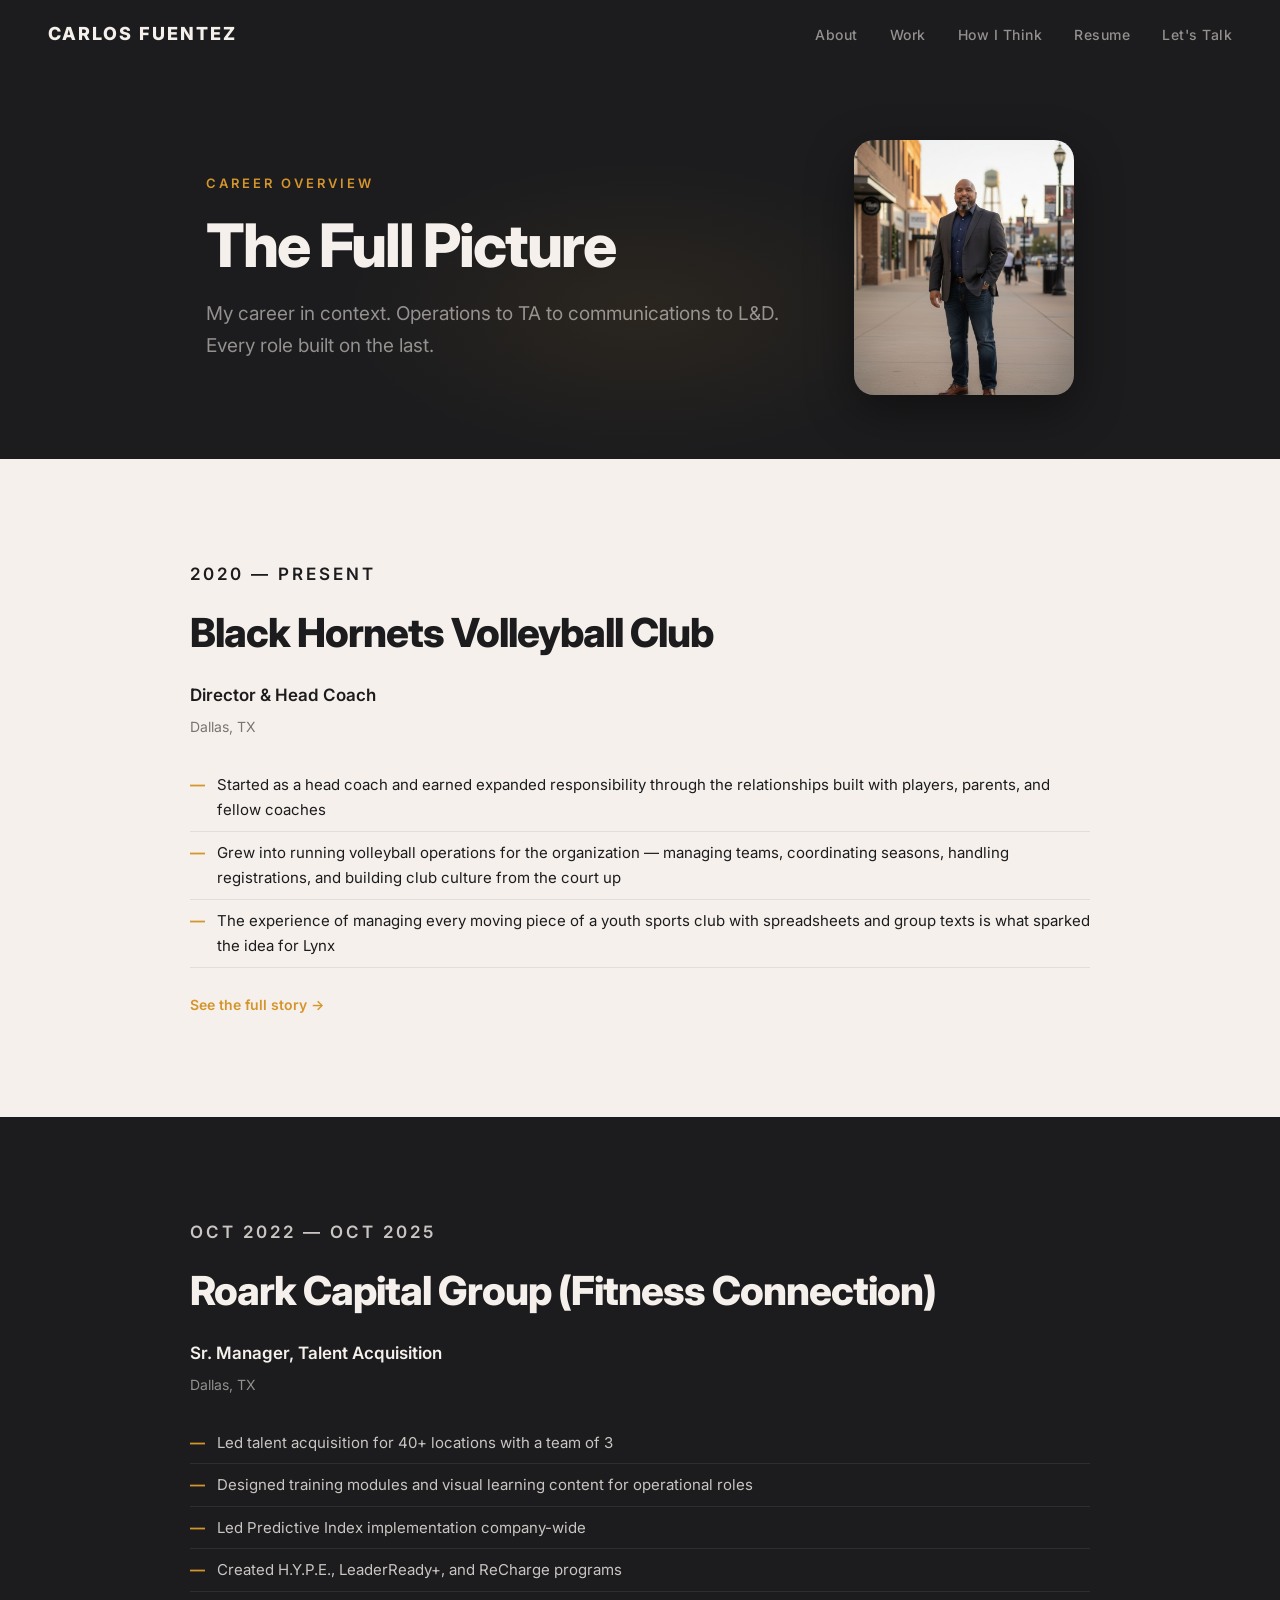
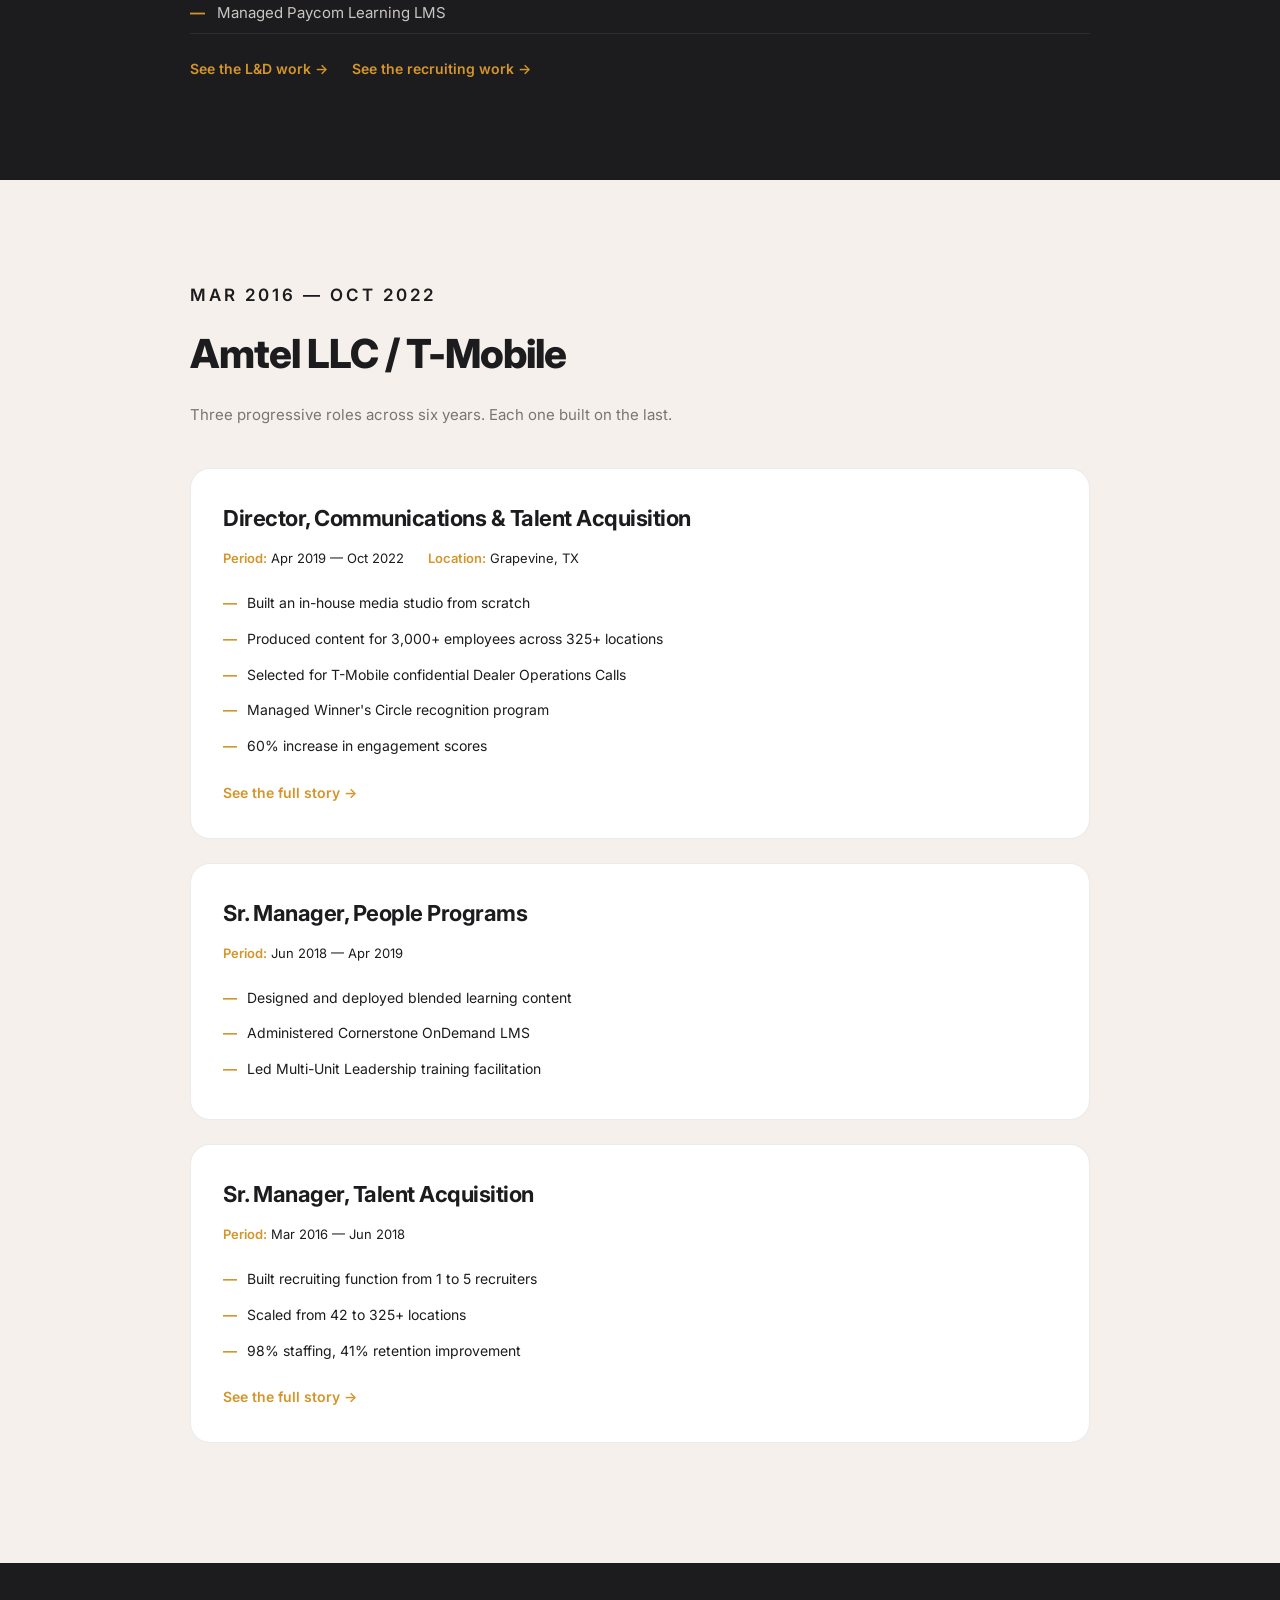
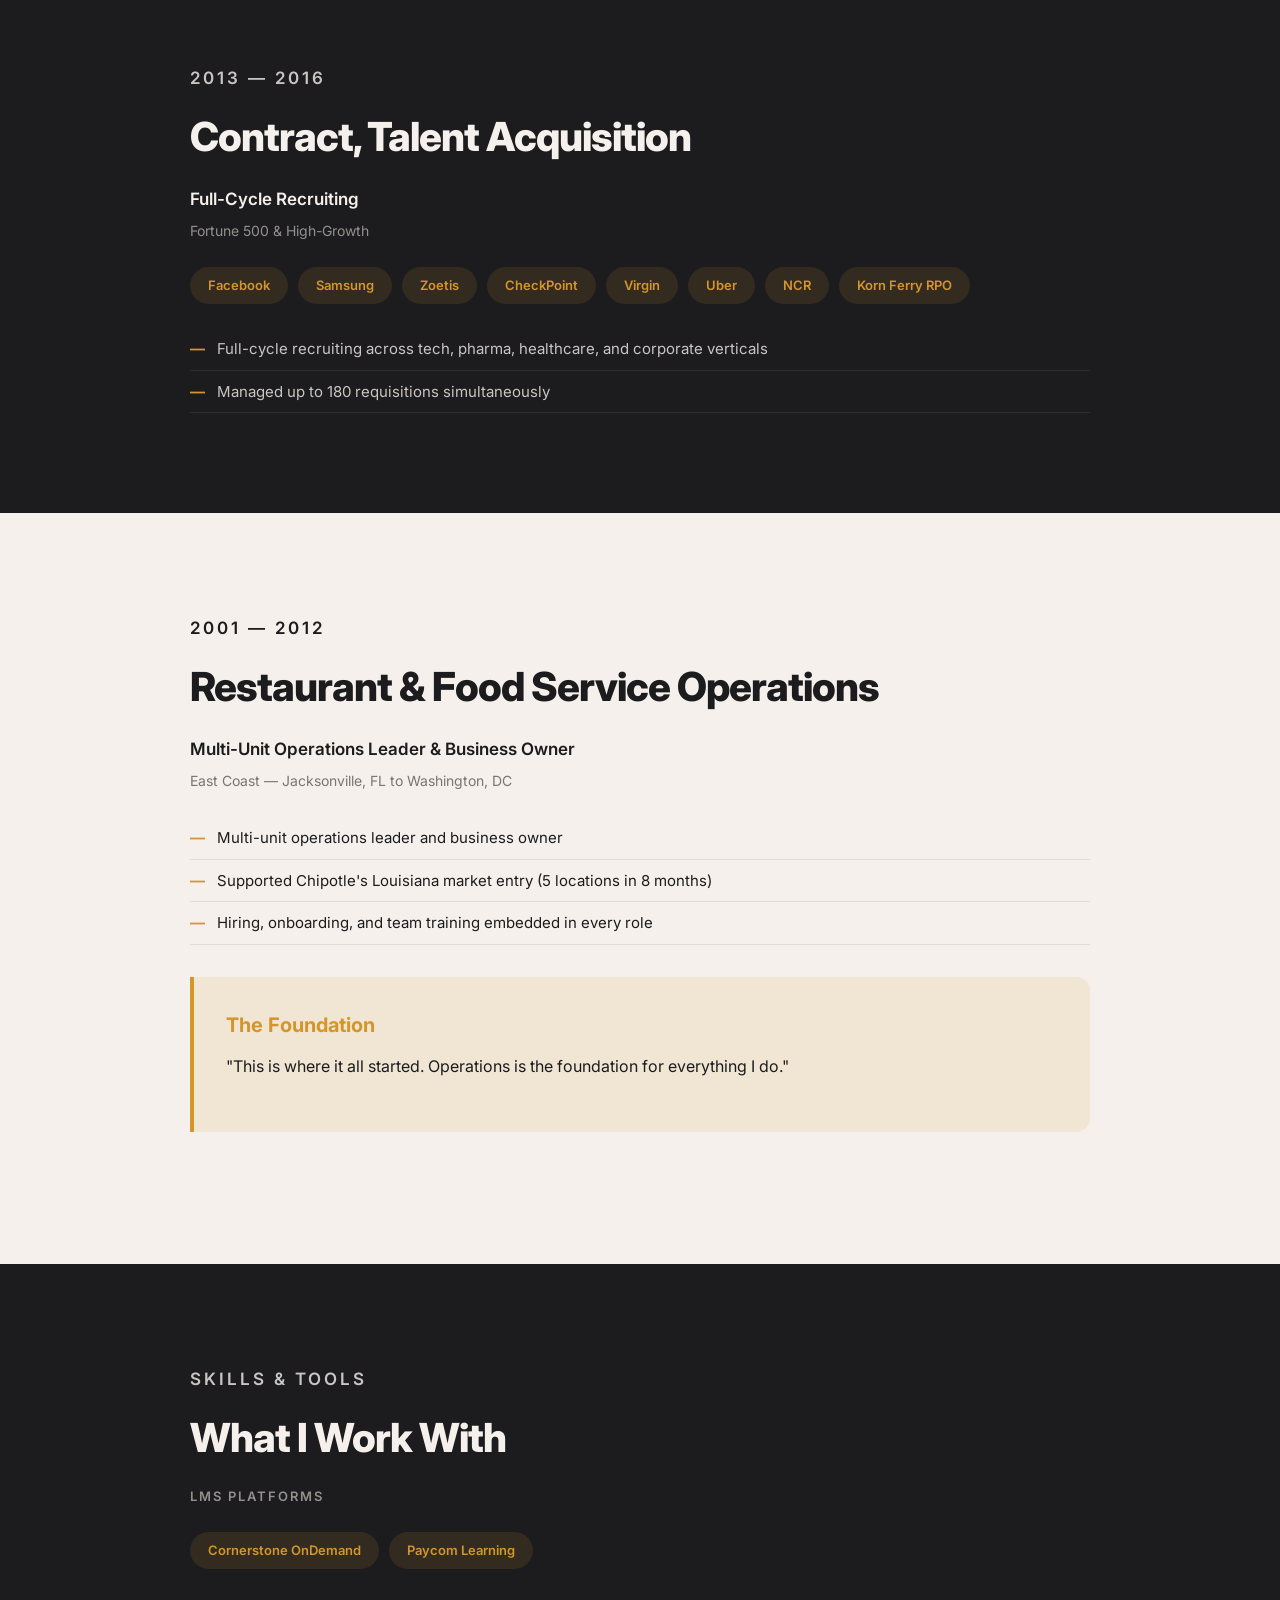
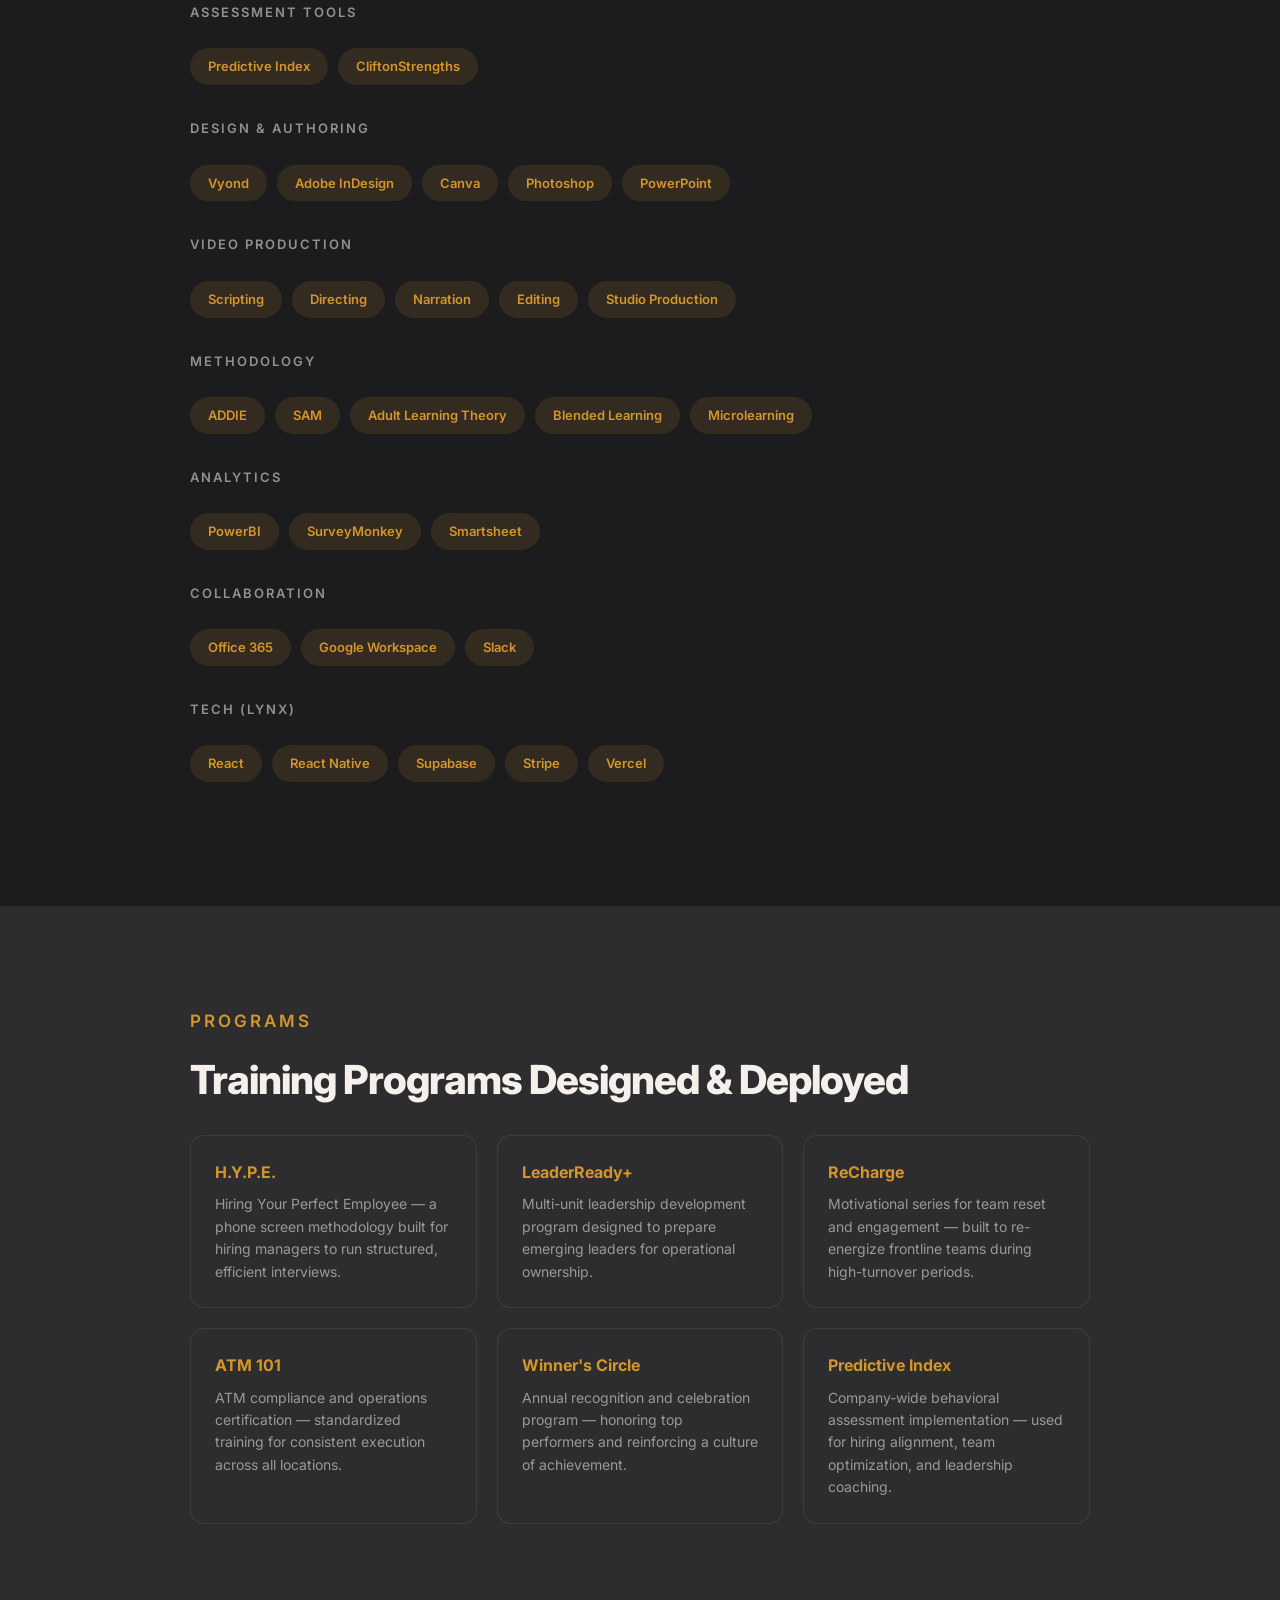
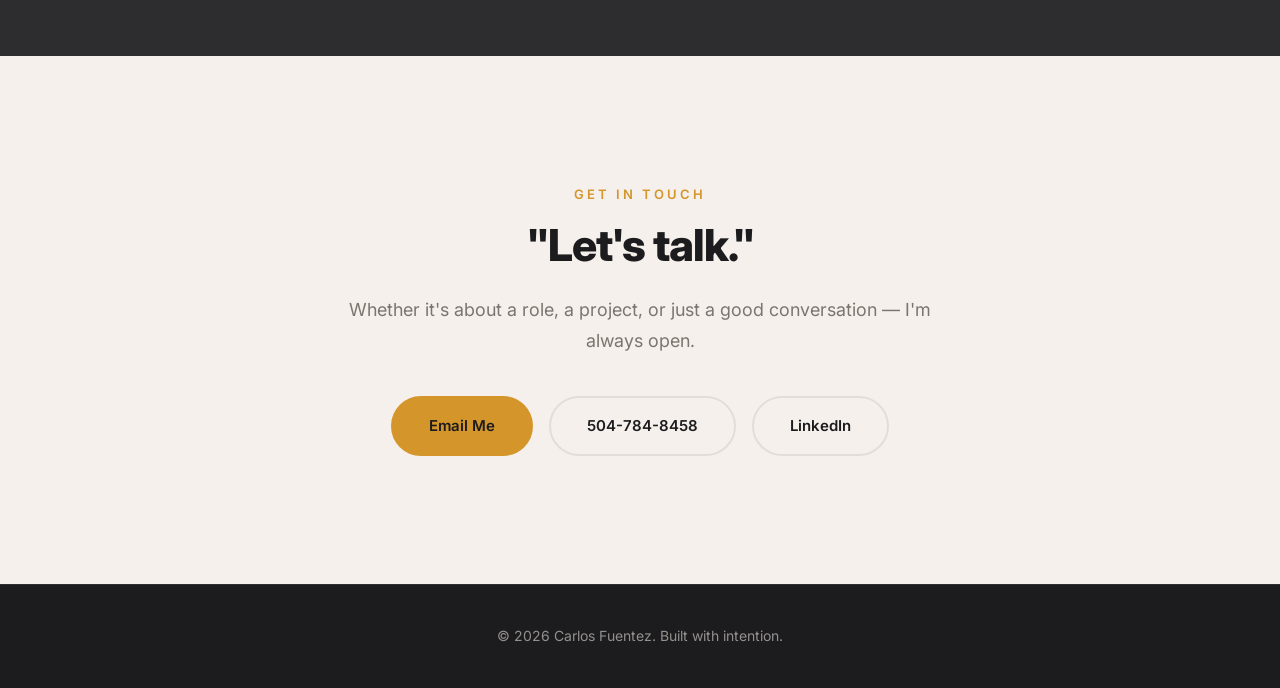
==== commit 5c2507a2: "Update Black Hornets resume bullets with coaching origin and Lynx spark Co-Authored-By: Claude Opus " ====
--- a/resume.html
+++ b/resume.html
@@ -57,15 +57,15 @@
       <ul style="list-style: none; padding: 0; margin: 0 0 24px 0;">
         <li class="reveal-child" style="padding: 8px 0; font-size: 15px; line-height: 1.7; border-bottom: 1px solid var(--border-light); display: flex; align-items: baseline; gap: 12px;">
           <span style="color: var(--accent); font-weight: 700; flex-shrink: 0;">—</span>
-          Founded competitive youth volleyball program from the ground up
-        </li>
-        <li class="reveal-child" style="padding: 8px 0; font-size: 15px; line-height: 1.7; border-bottom: 1px solid var(--border-light); display: flex; align-items: baseline; gap: 12px;">
-          <span style="color: var(--accent); font-weight: 700; flex-shrink: 0;">—</span>
-          Player development, tryouts, team selection, and full program operations
-        </li>
-        <li class="reveal-child" style="padding: 8px 0; font-size: 15px; line-height: 1.7; border-bottom: 1px solid var(--border-light); display: flex; align-items: baseline; gap: 12px;">
-          <span style="color: var(--accent); font-weight: 700; flex-shrink: 0;">—</span>
-          5+ years coaching, earned director title through results
+          Started as a head coach and earned expanded responsibility through the relationships built with players, parents, and fellow coaches
+        </li>
+        <li class="reveal-child" style="padding: 8px 0; font-size: 15px; line-height: 1.7; border-bottom: 1px solid var(--border-light); display: flex; align-items: baseline; gap: 12px;">
+          <span style="color: var(--accent); font-weight: 700; flex-shrink: 0;">—</span>
+          Grew into running volleyball operations for the organization — managing teams, coordinating seasons, handling registrations, and building club culture from the court up
+        </li>
+        <li class="reveal-child" style="padding: 8px 0; font-size: 15px; line-height: 1.7; border-bottom: 1px solid var(--border-light); display: flex; align-items: baseline; gap: 12px;">
+          <span style="color: var(--accent); font-weight: 700; flex-shrink: 0;">—</span>
+          The experience of managing every moving piece of a youth sports club with spreadsheets and group texts is what sparked the idea for Lynx
         </li>
       </ul>
 
